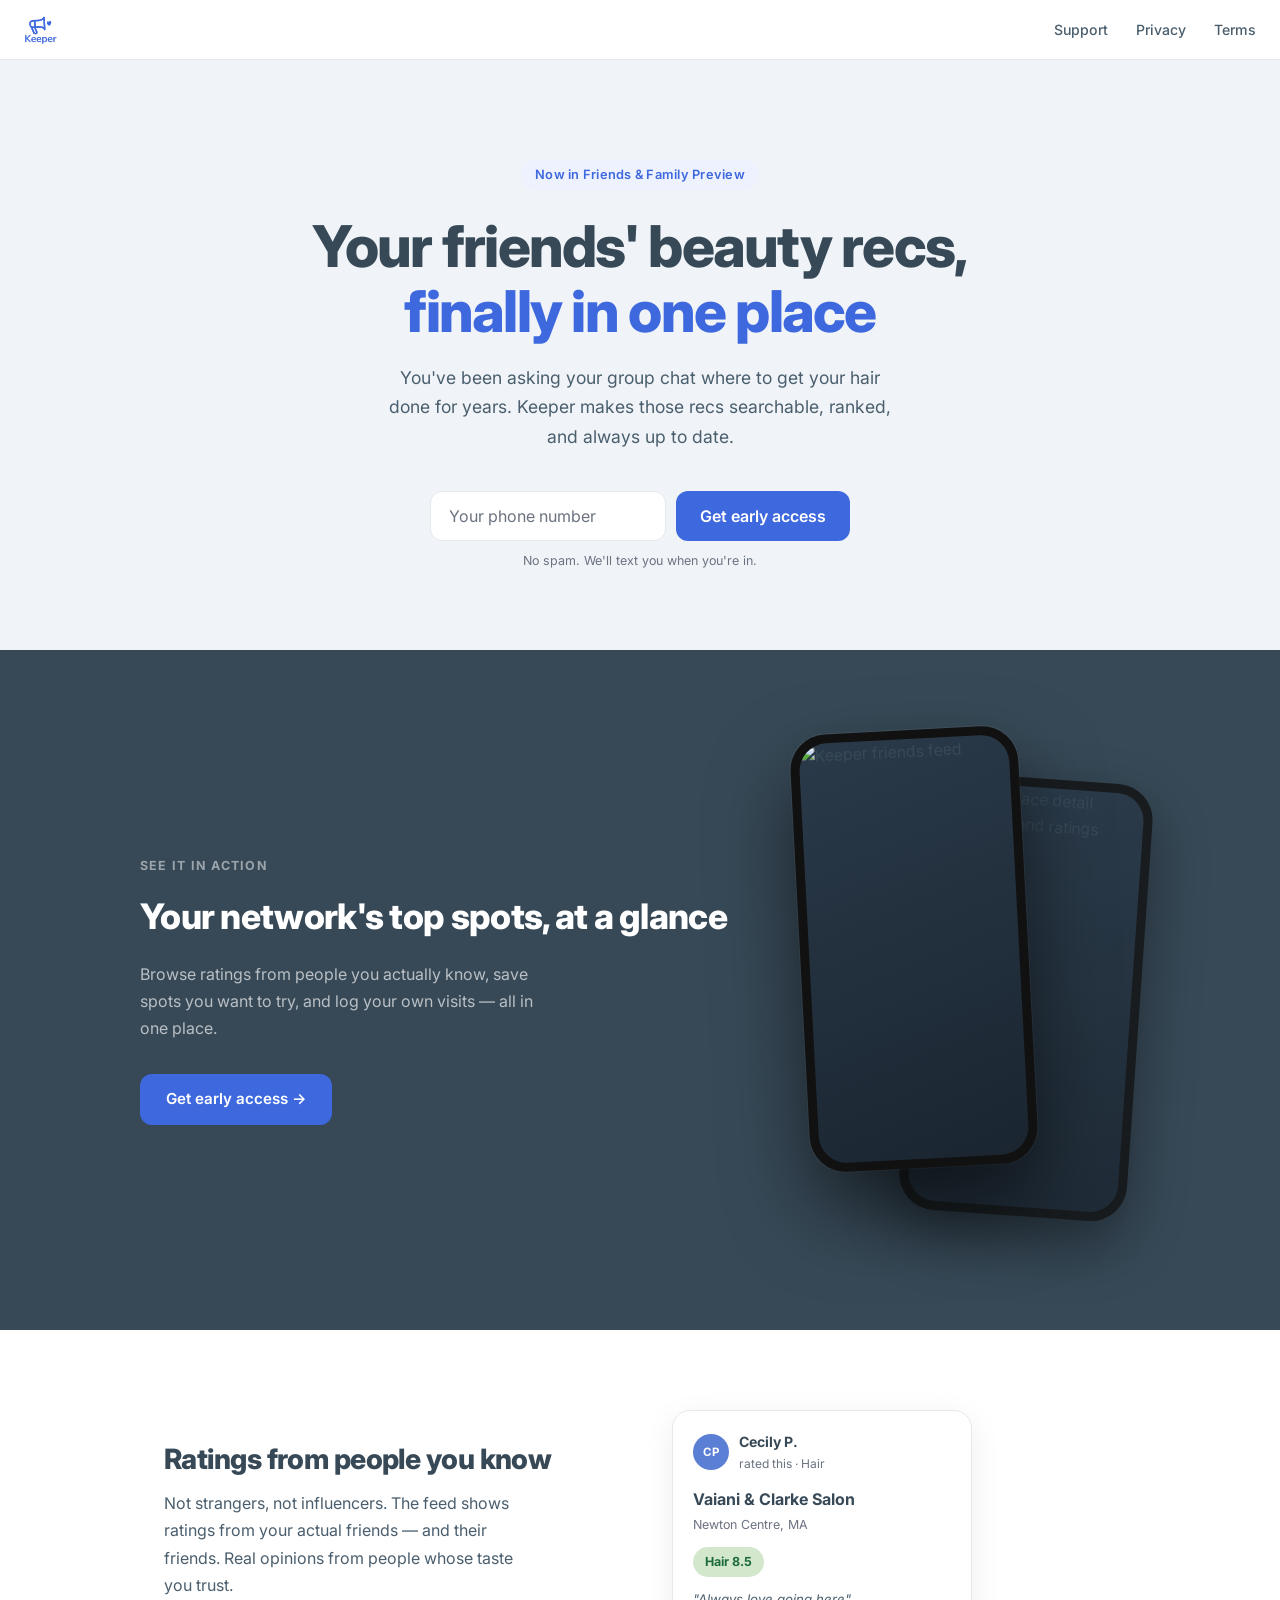
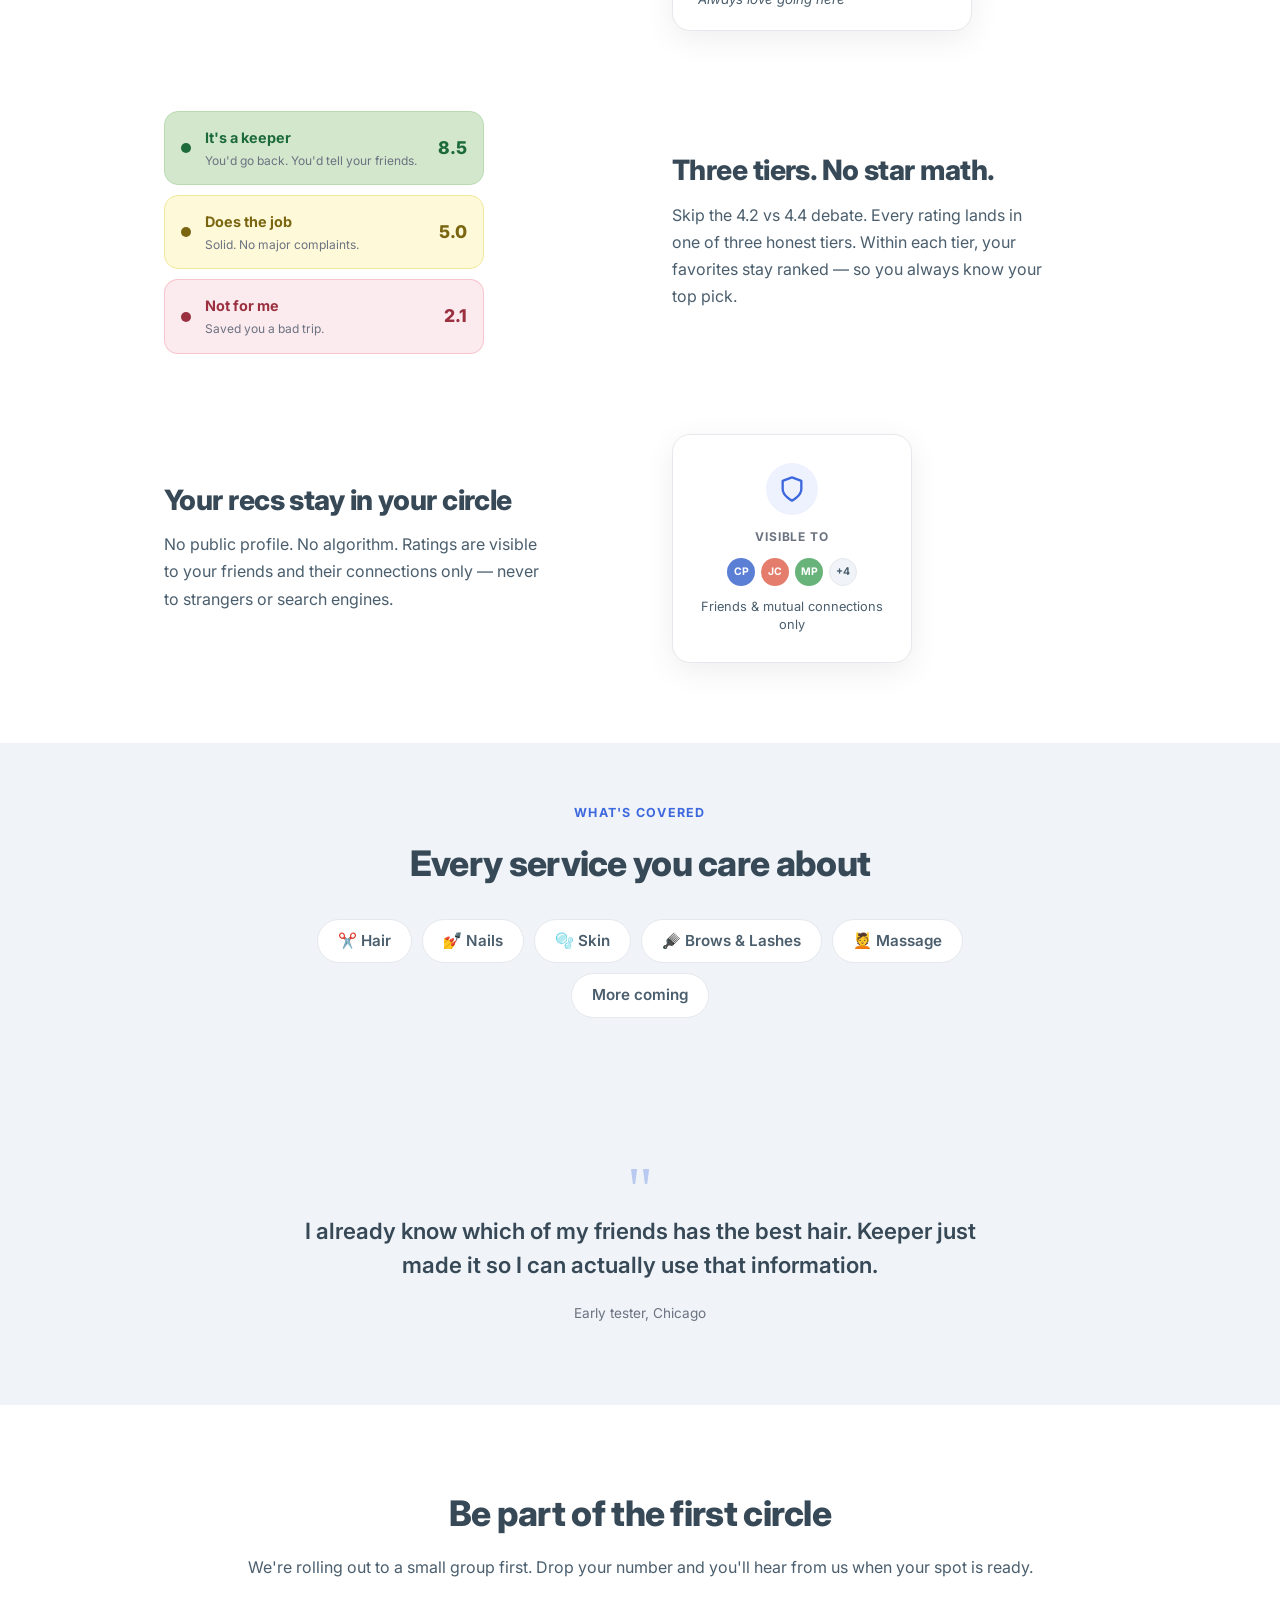
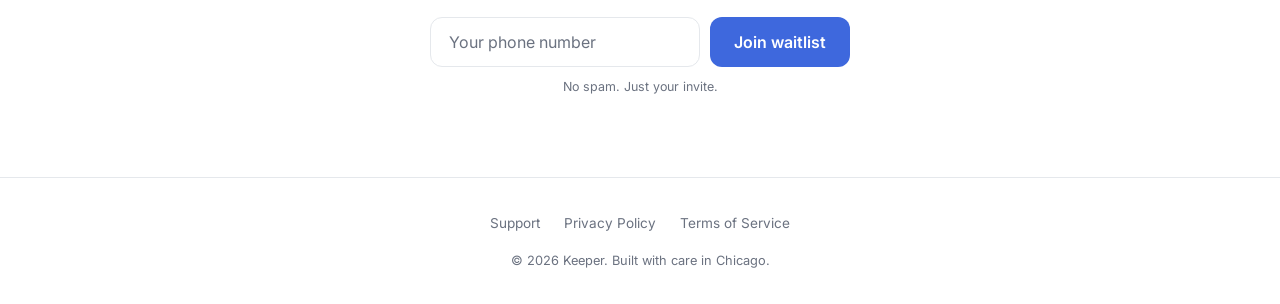
==== index.html @ e5a8324a "Redesign homepage — inline UI, better copy, remove generic sections Co-Authored-By: Claude Sonnet 4." ====
<!DOCTYPE html>
<html lang="en">
<head>
  <meta charset="UTF-8" />
  <meta name="viewport" content="width=device-width, initial-scale=1.0" />
  <title>Keeper — Beauty recs from people you trust</title>
  <meta name="description" content="Keeper is the social ratings app for beauty and wellness. See where your friends get their hair, nails, brows, and more." />
  <link rel="icon" href="favicon.svg" type="image/svg+xml" />
  <link rel="stylesheet" href="style.css" />
</head>
<body>

  <nav>
    <a href="index.html" class="nav-logo"><img src="logo.svg" alt="Keeper" /></a>
    <ul class="nav-links">
      <li><a href="support.html">Support</a></li>
      <li><a href="privacy.html">Privacy</a></li>
      <li><a href="terms.html">Terms</a></li>
    </ul>
  </nav>

  <!-- Hero -->
  <section class="hero" id="join">
    <div class="hero-inner">
      <div class="hero-badge">Now in Friends &amp; Family Preview</div>
      <h1>Your friends' beauty recs,<br><span>finally in one place</span></h1>
      <p class="hero-sub">
        You've been asking your group chat where to get your hair done for years.
        Keeper makes those recs searchable, ranked, and always up to date.
      </p>
      <form class="waitlist-form" id="waitlist-form" onsubmit="submitWaitlist(event)">
        <input type="tel" id="phone-input" class="waitlist-input" placeholder="Your phone number" autocomplete="tel" required />
        <button type="submit" class="waitlist-btn" id="waitlist-btn">Get early access</button>
      </form>
      <div class="waitlist-hint">No spam. We'll text you when you're in.</div>
      <div class="waitlist-success" id="waitlist-success">You're on the list — we'll be in touch.</div>
      <div class="waitlist-error" id="waitlist-error">Something went wrong. Please try again.</div>
    </div>
  </section>

  <!-- App Preview (phone mockups — drop in screenshots when ready) -->
  <section class="app-preview">
    <div class="app-preview-inner">
      <div class="app-preview-copy">
        <div class="features-label">See it in action</div>
        <h2 class="features-heading">Your network's top spots, at a glance</h2>
        <p class="app-preview-desc">Browse ratings from people you actually know, save spots you want to try, and log your own visits — all in one place.</p>
        <a href="#join" class="app-cta-link">Get early access →</a>
      </div>
      <div class="app-preview-phones">
        <div class="phone-mockup phone-mockup--back">
          <img src="screenshot-detail.png" alt="Keeper place detail showing friend ratings" />
        </div>
        <div class="phone-mockup phone-mockup--front">
          <img src="screenshot-feed.png" alt="Keeper friends feed" />
        </div>
      </div>
    </div>
  </section>

  <!-- Three differentiators with inline UI -->
  <section class="section diff-section">
    <div class="diff-item">
      <div class="diff-text">
        <h3 class="diff-heading">Ratings from people you know</h3>
        <p class="diff-desc">Not strangers, not influencers. The feed shows ratings from your actual friends — and their friends. Real opinions from people whose taste you trust.</p>
      </div>
      <div class="diff-ui">
        <div class="ui-card">
          <div class="ui-card-header">
            <div class="ui-avatar" style="background:#5B7FD4">CP</div>
            <div>
              <div class="ui-friend-name">Cecily P.</div>
              <div class="ui-meta">rated this · Hair</div>
            </div>
          </div>
          <div class="ui-salon-name">Vaiani &amp; Clarke Salon</div>
          <div class="ui-address">Newton Centre, MA</div>
          <div class="ui-chips">
            <span class="ui-chip ui-chip-keeper">Hair 8.5</span>
          </div>
          <div class="ui-note">"Always love going here"</div>
        </div>
      </div>
    </div>

    <div class="diff-item diff-item--flip">
      <div class="diff-text">
        <h3 class="diff-heading">Three tiers. No star math.</h3>
        <p class="diff-desc">Skip the 4.2 vs 4.4 debate. Every rating lands in one of three honest tiers. Within each tier, your favorites stay ranked — so you always know your top pick.</p>
      </div>
      <div class="diff-ui">
        <div class="ui-tier-stack">
          <div class="ui-tier-row ui-tier-keeper">
            <div class="ui-tier-dot"></div>
            <div>
              <div class="ui-tier-label">It's a keeper</div>
              <div class="ui-tier-sub">You'd go back. You'd tell your friends.</div>
            </div>
            <div class="ui-tier-score">8.5</div>
          </div>
          <div class="ui-tier-row ui-tier-solid">
            <div class="ui-tier-dot"></div>
            <div>
              <div class="ui-tier-label">Does the job</div>
              <div class="ui-tier-sub">Solid. No major complaints.</div>
            </div>
            <div class="ui-tier-score">5.0</div>
          </div>
          <div class="ui-tier-row ui-tier-nope">
            <div class="ui-tier-dot"></div>
            <div>
              <div class="ui-tier-label">Not for me</div>
              <div class="ui-tier-sub">Saved you a bad trip.</div>
            </div>
            <div class="ui-tier-score">2.1</div>
          </div>
        </div>
      </div>
    </div>

    <div class="diff-item">
      <div class="diff-text">
        <h3 class="diff-heading">Your recs stay in your circle</h3>
        <p class="diff-desc">No public profile. No algorithm. Ratings are visible to your friends and their connections only — never to strangers or search engines.</p>
      </div>
      <div class="diff-ui">
        <div class="ui-card ui-card-privacy">
          <div class="ui-privacy-icon">
            <svg viewBox="0 0 24 24" fill="none" stroke="currentColor" stroke-width="2" stroke-linecap="round" stroke-linejoin="round" width="28" height="28"><path d="M12 22s8-4 8-10V5l-8-3-8 3v7c0 6 8 10 8 10z"/></svg>
          </div>
          <div class="ui-privacy-label">Visible to</div>
          <div class="ui-privacy-row">
            <div class="ui-avatar ui-avatar-sm" style="background:#5B7FD4">CP</div>
            <div class="ui-avatar ui-avatar-sm" style="background:#E47D6C">JC</div>
            <div class="ui-avatar ui-avatar-sm" style="background:#68B37A">MP</div>
            <div class="ui-avatar-more">+4</div>
          </div>
          <div class="ui-privacy-sub">Friends &amp; mutual connections only</div>
        </div>
      </div>
    </div>
  </section>

  <!-- Services -->
  <section class="services-section">
    <div class="services-inner">
      <div class="features-label">What's covered</div>
      <h2 class="features-heading">Every service you care about</h2>
      <div class="services-list">
        <span class="service-pill">✂️ Hair</span>
        <span class="service-pill">💅 Nails</span>
        <span class="service-pill">🫧 Skin</span>
        <span class="service-pill">🪮 Brows &amp; Lashes</span>
        <span class="service-pill">💆 Massage</span>
        <span class="service-pill">More coming</span>
      </div>
    </div>
  </section>

  <!-- Quote -->
  <section class="quote-section">
    <div class="quote-inner">
      <div class="quote-mark">"</div>
      <p class="quote-text">I already know which of my friends has the best hair. Keeper just made it so I can actually use that information.</p>
      <div class="quote-attr">Early tester, Chicago</div>
    </div>
  </section>

  <!-- CTA -->
  <section class="cta-section">
    <h2>Be part of the first circle</h2>
    <p>We're rolling out to a small group first. Drop your number and you'll hear from us when your spot is ready.</p>
    <form class="waitlist-form" id="waitlist-form-2" onsubmit="submitWaitlist(event, '2')">
      <input type="tel" id="phone-input-2" class="waitlist-input" placeholder="Your phone number" autocomplete="tel" required />
      <button type="submit" class="waitlist-btn" id="waitlist-btn-2">Join waitlist</button>
    </form>
    <div class="waitlist-hint">No spam. Just your invite.</div>
    <div class="waitlist-success" id="waitlist-success-2">You're on the list — we'll be in touch.</div>
    <div class="waitlist-error" id="waitlist-error-2">Something went wrong. Please try again.</div>
  </section>

  <footer>
    <ul class="footer-links">
      <li><a href="support.html">Support</a></li>
      <li><a href="privacy.html">Privacy Policy</a></li>
      <li><a href="terms.html">Terms of Service</a></li>
    </ul>
    <p class="footer-copy">© 2026 Keeper. Built with care in Chicago.</p>
  </footer>

  <script>
    const SUPABASE_URL = 'https://nqgkzilrzhgejvrcrtav.supabase.co'
    const SUPABASE_KEY = 'eyJhbGciOiJIUzI1NiIsInR5cCI6IkpXVCJ9.eyJpc3MiOiJzdXBhYmFzZSIsInJlZiI6Im5xZ2t6aWxyemhnZWp2cmNydGF2Iiwicm9sZSI6ImFub24iLCJpYXQiOjE3NzM2OTQ0OTAsImV4cCI6MjA4OTI3MDQ5MH0.r1vMxF3nzIfleIJajOIeuGA6wNvbadWpR5juSC9SWi4'

    function normalizePhone(raw) { return raw.replace(/\D/g, '') }

    async function submitWaitlist(e, suffix = '') {
      e.preventDefault()
      const phone   = normalizePhone(document.getElementById(`phone-input${suffix ? '-' + suffix : ''}`).value)
      const btn     = document.getElementById(`waitlist-btn${suffix ? '-' + suffix : ''}`)
      const form    = document.getElementById(`waitlist-form${suffix ? '-' + suffix : ''}`)
      const success = document.getElementById(`waitlist-success${suffix ? '-' + suffix : ''}`)
      const error   = document.getElementById(`waitlist-error${suffix ? '-' + suffix : ''}`)

      if (phone.length < 7) { error.textContent = 'Please enter a valid phone number.'; error.style.display = 'block'; return }

      btn.disabled = true
      btn.textContent = 'Joining…'
      error.style.display = 'none'

      try {
        const res = await fetch(`${SUPABASE_URL}/rest/v1/waitlist`, {
          method: 'POST',
          headers: { 'Content-Type': 'application/json', 'apikey': SUPABASE_KEY, 'Authorization': `Bearer ${SUPABASE_KEY}`, 'Prefer': 'return=minimal' },
          body: JSON.stringify({ phone }),
        })
        if (res.ok || res.status === 409) {
          form.style.display = 'none'
          success.style.display = 'flex'
        } else {
          throw new Error(`Status ${res.status}`)
        }
      } catch {
        btn.disabled = false
        btn.textContent = suffix ? 'Join waitlist' : 'Get early access'
        error.style.display = 'block'
      }
    }
  </script>
</body>
</html>
---- style.css ----
@import url('https://fonts.googleapis.com/css2?family=Inter:wght@300;400;500;600;700;800&family=Nunito:wght@400;600;700;800;900&display=swap');

*, *::before, *::after { margin: 0; padding: 0; box-sizing: border-box; }

:root {
  --blue: #3E68DD;
  --blue-dark: #2C52C4;
  --blue-pale: #EEF2FF;
  --dark: #374957;
  --dark-mid: #4A5E6D;
  --dark-light: #6B7280;
  --bg: #F0F4F8;
  --surface: #FFFFFF;
  --border: #E5E8EC;
}

html { scroll-behavior: smooth; }

body {
  font-family: 'Inter', sans-serif;
  color: var(--dark);
  background: var(--surface);
  -webkit-font-smoothing: antialiased;
  line-height: 1.6;
}

/* ── Nav ── */
nav {
  position: sticky;
  top: 0;
  z-index: 100;
  background: rgba(255,255,255,0.92);
  backdrop-filter: blur(12px);
  border-bottom: 1px solid var(--border);
  padding: 0 24px;
  height: 60px;
  display: flex;
  align-items: center;
  justify-content: space-between;
}

.nav-logo {
  display: flex;
  align-items: center;
  text-decoration: none;
  flex-shrink: 0;
}

.nav-logo img {
  height: 28px;
  width: auto;
  display: block;
}

.nav-links {
  display: flex;
  gap: 28px;
  list-style: none;
}

.nav-links a {
  font-size: 0.88rem;
  font-weight: 500;
  color: var(--dark-mid);
  text-decoration: none;
  transition: color 0.15s;
}

.nav-links a:hover { color: var(--blue); }

/* ── Sections ── */
.section { padding: 80px 24px; max-width: 960px; margin: 0 auto; }
.section-sm { padding: 60px 24px; max-width: 720px; margin: 0 auto; }
.section-wide { padding: 80px 24px; max-width: 1100px; margin: 0 auto; }

/* ── Hero ── */
.hero {
  background: var(--bg);
  padding: 100px 24px 80px;
  text-align: center;
}

.hero-inner { max-width: 680px; margin: 0 auto; }

.hero-logo {
  width: 72px;
  height: auto;
  margin: 0 auto 20px;
  display: block;
}

.hero-badge {
  display: inline-flex;
  align-items: center;
  gap: 6px;
  background: var(--blue-pale);
  color: var(--blue);
  font-size: 0.8rem;
  font-weight: 600;
  padding: 5px 14px;
  border-radius: 20px;
  margin-bottom: 24px;
  letter-spacing: 0.02em;
}

.hero h1 {
  font-size: clamp(2.4rem, 6vw, 3.6rem);
  font-weight: 800;
  color: var(--dark);
  line-height: 1.12;
  letter-spacing: -0.03em;
  margin-bottom: 20px;
}

.hero h1 span { color: var(--blue); }

.hero-sub {
  font-size: 1.1rem;
  color: var(--dark-mid);
  max-width: 520px;
  margin: 0 auto 40px;
  line-height: 1.65;
}

/* ── Waitlist Form ── */
.waitlist-form {
  display: flex;
  gap: 10px;
  max-width: 420px;
  margin: 0 auto;
  flex-wrap: wrap;
  justify-content: center;
}

.waitlist-input {
  flex: 1;
  min-width: 200px;
  padding: 14px 18px;
  border: 1.5px solid var(--border);
  border-radius: 12px;
  font-family: 'Inter', sans-serif;
  font-size: 1rem;
  color: var(--dark);
  background: white;
  outline: none;
  transition: border-color 0.15s;
}

.waitlist-input:focus { border-color: var(--blue); }
.waitlist-input::placeholder { color: var(--dark-light); }

.waitlist-btn {
  padding: 14px 24px;
  background: var(--blue);
  color: white;
  border: none;
  border-radius: 12px;
  font-family: 'Inter', sans-serif;
  font-size: 1rem;
  font-weight: 600;
  cursor: pointer;
  transition: background 0.15s, transform 0.1s;
  white-space: nowrap;
}

.waitlist-btn:hover { background: var(--blue-dark); }
.waitlist-btn:active { transform: scale(0.98); }
.waitlist-btn:disabled { opacity: 0.6; cursor: not-allowed; }

.waitlist-hint {
  font-size: 0.78rem;
  color: var(--dark-light);
  text-align: center;
  margin-top: 10px;
}

.waitlist-success {
  display: none;
  align-items: center;
  justify-content: center;
  gap: 8px;
  background: #D3E7CD;
  color: #1E6B3A;
  font-size: 0.95rem;
  font-weight: 600;
  padding: 14px 24px;
  border-radius: 12px;
  margin-top: 4px;
}

.waitlist-error {
  color: #9A3040;
  font-size: 0.82rem;
  text-align: center;
  margin-top: 8px;
  display: none;
}

/* ── App Preview ── */
.app-preview {
  background: var(--dark);
  padding: 80px 24px;
  overflow: hidden;
}

.app-preview-inner {
  max-width: 1000px;
  margin: 0 auto;
  display: flex;
  align-items: center;
  gap: 64px;
}

.app-preview-copy {
  flex: 1;
  min-width: 260px;
}

.app-preview-copy .features-label {
  color: rgba(255,255,255,0.5);
}

.app-preview-copy .features-heading {
  color: white;
  margin-bottom: 16px;
}

.app-preview-desc {
  font-size: 1rem;
  color: rgba(255,255,255,0.65);
  line-height: 1.7;
  margin-bottom: 32px;
  max-width: 400px;
}

.app-cta-link {
  display: inline-flex;
  align-items: center;
  gap: 6px;
  background: var(--blue);
  color: white;
  font-size: 0.95rem;
  font-weight: 600;
  padding: 13px 26px;
  border-radius: 12px;
  text-decoration: none;
  transition: background 0.15s, transform 0.12s;
}

.app-cta-link:hover {
  background: var(--blue-dark);
  transform: translateY(-2px);
}

/* ── Phone Mockups ── */
.app-preview-phones {
  position: relative;
  flex-shrink: 0;
  width: 340px;
  height: 520px;
}

.phone-mockup {
  position: absolute;
  width: 228px;
  border-radius: 36px;
  background: #111;
  padding: 9px;
  overflow: hidden;
}

.phone-mockup img {
  width: 100%;
  display: block;
  border-radius: 28px;
  object-fit: cover;
  /* Placeholder gradient shown when image not yet loaded */
  background: linear-gradient(160deg, #2a3a4a 0%, #1a2530 100%);
  min-height: 420px;
}

.phone-mockup--back {
  top: 48px;
  right: 0;
  z-index: 1;
  transform: rotate(4deg);
  box-shadow: 0 24px 60px rgba(0,0,0,0.5);
  opacity: 0.8;
}

.phone-mockup--front {
  top: 0;
  left: 0;
  z-index: 2;
  transform: rotate(-3deg);
  box-shadow: 0 40px 80px rgba(0,0,0,0.55), 0 0 0 1px rgba(255,255,255,0.06);
}

/* ── Features grid ── */
.features-label {
  font-size: 0.78rem;
  font-weight: 700;
  letter-spacing: 0.1em;
  text-transform: uppercase;
  color: var(--blue);
  margin-bottom: 12px;
}

.features-heading {
  font-size: clamp(1.6rem, 4vw, 2.2rem);
  font-weight: 800;
  letter-spacing: -0.02em;
  color: var(--dark);
  margin-bottom: 14px;
}

.features-sub {
  font-size: 1rem;
  color: var(--dark-mid);
  max-width: 520px;
  margin-bottom: 48px;
}

.features-grid {
  display: grid;
  grid-template-columns: repeat(auto-fit, minmax(260px, 1fr));
  gap: 20px;
}

.feature-card {
  background: var(--bg);
  border-radius: 16px;
  padding: 28px;
  border: 1px solid var(--border);
}

.feature-icon {
  width: 48px;
  height: 48px;
  background: var(--blue-pale);
  border-radius: 12px;
  display: flex;
  align-items: center;
  justify-content: center;
  margin-bottom: 16px;
  flex-shrink: 0;
}

.feature-icon svg {
  width: 22px;
  height: 22px;
  stroke: var(--blue);
}

.feature-title {
  font-size: 1rem;
  font-weight: 700;
  color: var(--dark);
  margin-bottom: 6px;
}

.feature-desc {
  font-size: 0.9rem;
  color: var(--dark-mid);
  line-height: 1.6;
}

/* ── How it works ── */
.how-section {
  background: var(--blue);
  padding: 80px 24px;
  text-align: center;
}

.how-inner { max-width: 900px; margin: 0 auto; }

.how-section .features-label { color: rgba(255,255,255,0.65); }
.how-section .features-heading { color: white; margin-bottom: 48px; }

.steps {
  display: grid;
  grid-template-columns: repeat(auto-fit, minmax(180px, 1fr));
  gap: 8px;
}

.step {
  background: rgba(255,255,255,0.12);
  border-radius: 16px;
  padding: 28px 20px;
  text-align: center;
  border: 1px solid rgba(255,255,255,0.15);
}

.step-num {
  width: 36px;
  height: 36px;
  background: white;
  color: var(--blue);
  font-weight: 800;
  font-size: 0.95rem;
  border-radius: 50%;
  display: flex;
  align-items: center;
  justify-content: center;
  margin: 0 auto 14px;
}

.step-title { font-size: 1rem; font-weight: 700; color: white; margin-bottom: 6px; }
.step-desc { font-size: 0.85rem; color: rgba(255,255,255,0.75); line-height: 1.55; }

/* ── Rating tiers ── */
.tiers { display: grid; grid-template-columns: repeat(auto-fit, minmax(220px, 1fr)); gap: 16px; margin-top: 36px; }

.tier { border-radius: 14px; padding: 24px; border: 1px solid transparent; }
.tier-keeper { background: #D3E7CD; border-color: #b8dbb0; }
.tier-solid  { background: #FEF9D8; border-color: #f0e89a; }
.tier-nope   { background: rgba(234,124,141,0.15); border-color: rgba(234,124,141,0.3); }

/* Tier icons */
.tier-icon {
  width: 42px;
  height: 42px;
  border-radius: 50%;
  display: flex;
  align-items: center;
  justify-content: center;
  margin-bottom: 14px;
}

.tier-icon svg { width: 20px; height: 20px; }

.tier-icon--keeper { background: rgba(30, 107, 58, 0.15); }
.tier-icon--keeper svg { fill: #1E6B3A; }

.tier-icon--solid { background: rgba(122, 101, 16, 0.15); }
.tier-icon--solid svg { stroke: #7A6510; }

.tier-icon--nope { background: rgba(154, 48, 64, 0.15); }
.tier-icon--nope svg { stroke: #9A3040; }

.tier-keeper .tier-title { color: #1E6B3A; }
.tier-solid  .tier-title { color: #7A6510; }
.tier-nope   .tier-title { color: #9A3040; }
.tier-title { font-size: 1rem; font-weight: 700; margin-bottom: 4px; }

.tier-keeper .tier-range { color: #2E8048; }
.tier-solid  .tier-range { color: #9A7E15; }
.tier-nope   .tier-range { color: #B03A4E; }
.tier-range { font-size: 0.78rem; font-weight: 600; margin-bottom: 8px; }

.tier-keeper .tier-desc { color: #2a5e34; }
.tier-solid  .tier-desc { color: #6b5810; }
.tier-nope   .tier-desc { color: #8a2e3e; }
.tier-desc { font-size: 0.88rem; line-height: 1.55; }

/* ── Quote ── */
.quote-section { text-align: center; padding: 80px 24px; background: var(--bg); }
.quote-inner { max-width: 680px; margin: 0 auto; }
.quote-mark { font-size: 4rem; line-height: 1; color: var(--blue); opacity: 0.3; font-family: Georgia, serif; }
.quote-text { font-size: clamp(1.1rem, 2.5vw, 1.4rem); font-weight: 600; color: var(--dark); line-height: 1.55; margin: -8px 0 20px; }
.quote-attr { font-size: 0.85rem; color: var(--dark-light); }

/* ── CTA band ── */
.cta-section { text-align: center; padding: 80px 24px; }
.cta-section h2 { font-size: clamp(1.6rem, 4vw, 2.2rem); font-weight: 800; letter-spacing: -0.02em; margin-bottom: 14px; }
.cta-section p { color: var(--dark-mid); font-size: 1rem; margin-bottom: 36px; }

/* ── Footer ── */
footer {
  border-top: 1px solid var(--border);
  padding: 32px 24px;
  text-align: center;
}

.footer-links {
  display: flex;
  justify-content: center;
  gap: 24px;
  list-style: none;
  margin-bottom: 16px;
  flex-wrap: wrap;
}

.footer-links a {
  font-size: 0.85rem;
  color: var(--dark-light);
  text-decoration: none;
  transition: color 0.15s;
}

.footer-links a:hover { color: var(--blue); }
.footer-copy { font-size: 0.8rem; color: var(--dark-light); }

/* ── Prose (privacy/terms/support) ── */
.prose-hero {
  background: var(--bg);
  padding: 64px 24px 48px;
  text-align: center;
}

.prose-hero h1 {
  font-size: clamp(1.8rem, 5vw, 2.6rem);
  font-weight: 800;
  letter-spacing: -0.02em;
  color: var(--dark);
  margin-bottom: 10px;
}

.prose-hero p {
  color: var(--dark-light);
  font-size: 0.95rem;
}

.prose { max-width: 720px; margin: 0 auto; padding: 56px 24px 80px; }
.prose h2 { font-size: 1.2rem; font-weight: 700; color: var(--dark); margin: 40px 0 10px; }
.prose h2:first-child { margin-top: 0; }
.prose p, .prose li { font-size: 0.97rem; color: var(--dark-mid); line-height: 1.75; margin-bottom: 12px; }
.prose ul { padding-left: 20px; margin-bottom: 12px; }
.prose li { margin-bottom: 6px; }
.prose a { color: var(--blue); text-decoration: underline; }
.prose .placeholder { background: var(--blue-pale); color: var(--blue); padding: 2px 8px; border-radius: 6px; font-size: 0.85rem; font-weight: 500; }

/* ── Support cards ── */
.support-cards { display: grid; grid-template-columns: repeat(auto-fit, minmax(240px, 1fr)); gap: 16px; margin-bottom: 48px; }
.support-card { background: var(--bg); border: 1px solid var(--border); border-radius: 14px; padding: 24px; }
.support-card-icon { font-size: 1.5rem; margin-bottom: 10px; display: block; }
.support-card-title { font-size: 0.97rem; font-weight: 700; color: var(--dark); margin-bottom: 6px; }
.support-card-desc { font-size: 0.88rem; color: var(--dark-mid); line-height: 1.6; }

/* ── Differentiators with inline UI ── */
.diff-section {
  padding: 80px 24px;
  max-width: 1000px;
  margin: 0 auto;
  display: flex;
  flex-direction: column;
  gap: 80px;
}

.diff-item {
  display: grid;
  grid-template-columns: 1fr 1fr;
  gap: 64px;
  align-items: center;
}

.diff-item--flip {
  direction: rtl;
}

.diff-item--flip > * {
  direction: ltr;
}

.diff-heading {
  font-size: clamp(1.3rem, 3vw, 1.75rem);
  font-weight: 800;
  letter-spacing: -0.02em;
  color: var(--dark);
  margin-bottom: 14px;
  line-height: 1.2;
}

.diff-desc {
  font-size: 1rem;
  color: var(--dark-mid);
  line-height: 1.7;
  max-width: 380px;
}

/* ── Inline UI: friend rating card ── */
.ui-card {
  background: var(--surface);
  border: 1px solid var(--border);
  border-radius: 18px;
  padding: 20px;
  box-shadow: 0 8px 32px rgba(0,0,0,0.07);
  max-width: 300px;
}

.ui-card-header {
  display: flex;
  align-items: center;
  gap: 10px;
  margin-bottom: 14px;
}

.ui-avatar {
  width: 36px;
  height: 36px;
  border-radius: 50%;
  display: flex;
  align-items: center;
  justify-content: center;
  font-size: 0.72rem;
  font-weight: 700;
  color: white;
  flex-shrink: 0;
}

.ui-avatar-sm {
  width: 28px;
  height: 28px;
  font-size: 0.65rem;
}

.ui-avatar-more {
  width: 28px;
  height: 28px;
  border-radius: 50%;
  background: var(--bg);
  border: 1.5px solid var(--border);
  display: flex;
  align-items: center;
  justify-content: center;
  font-size: 0.65rem;
  font-weight: 700;
  color: var(--dark-mid);
}

.ui-friend-name {
  font-size: 0.88rem;
  font-weight: 700;
  color: var(--dark);
}

.ui-meta {
  font-size: 0.75rem;
  color: var(--dark-light);
}

.ui-salon-name {
  font-size: 1rem;
  font-weight: 700;
  color: var(--dark);
  margin-bottom: 2px;
}

.ui-address {
  font-size: 0.78rem;
  color: var(--dark-light);
  margin-bottom: 12px;
}

.ui-chips {
  display: flex;
  gap: 6px;
  margin-bottom: 12px;
}

.ui-chip {
  padding: 5px 12px;
  border-radius: 20px;
  font-size: 0.78rem;
  font-weight: 700;
}

.ui-chip-keeper {
  background: #D3E7CD;
  color: #1E6B3A;
}

.ui-note {
  font-size: 0.83rem;
  color: var(--dark-mid);
  font-style: italic;
}

/* ── Inline UI: tier stack ── */
.ui-tier-stack {
  display: flex;
  flex-direction: column;
  gap: 10px;
  max-width: 320px;
}

.ui-tier-row {
  display: flex;
  align-items: center;
  gap: 14px;
  padding: 14px 16px;
  border-radius: 14px;
  border: 1.5px solid transparent;
}

.ui-tier-dot {
  width: 10px;
  height: 10px;
  border-radius: 50%;
  flex-shrink: 0;
}

.ui-tier-keeper { background: #D3E7CD; border-color: #b8dbb0; }
.ui-tier-keeper .ui-tier-dot { background: #1E6B3A; }
.ui-tier-keeper .ui-tier-label { color: #1E6B3A; }
.ui-tier-keeper .ui-tier-score { color: #1E6B3A; }

.ui-tier-solid { background: #FEF9D8; border-color: #f0e89a; }
.ui-tier-solid .ui-tier-dot { background: #7A6510; }
.ui-tier-solid .ui-tier-label { color: #7A6510; }
.ui-tier-solid .ui-tier-score { color: #7A6510; }

.ui-tier-nope { background: rgba(234,124,141,0.15); border-color: rgba(234,124,141,0.35); }
.ui-tier-nope .ui-tier-dot { background: #9A3040; }
.ui-tier-nope .ui-tier-label { color: #9A3040; }
.ui-tier-nope .ui-tier-score { color: #9A3040; }

.ui-tier-label {
  font-size: 0.9rem;
  font-weight: 700;
}

.ui-tier-sub {
  font-size: 0.75rem;
  color: var(--dark-light);
  margin-top: 2px;
}

.ui-tier-score {
  font-size: 1.1rem;
  font-weight: 800;
  margin-left: auto;
}

/* ── Inline UI: privacy card ── */
.ui-card-privacy {
  display: flex;
  flex-direction: column;
  align-items: center;
  text-align: center;
  gap: 12px;
  max-width: 240px;
  padding: 28px 24px;
}

.ui-privacy-icon {
  width: 52px;
  height: 52px;
  background: var(--blue-pale);
  border-radius: 50%;
  display: flex;
  align-items: center;
  justify-content: center;
  color: var(--blue);
}

.ui-privacy-label {
  font-size: 0.75rem;
  font-weight: 700;
  letter-spacing: 0.08em;
  text-transform: uppercase;
  color: var(--dark-light);
}

.ui-privacy-row {
  display: flex;
  gap: 6px;
  align-items: center;
}

.ui-privacy-sub {
  font-size: 0.8rem;
  color: var(--dark-mid);
  line-height: 1.4;
}

/* ── Services pills ── */
.services-section {
  background: var(--bg);
  padding: 60px 24px;
  text-align: center;
}

.services-inner { max-width: 700px; margin: 0 auto; }

.services-inner .features-heading {
  margin-bottom: 28px;
}

.services-list {
  display: flex;
  flex-wrap: wrap;
  gap: 10px;
  justify-content: center;
}

.service-pill {
  background: var(--surface);
  border: 1.5px solid var(--border);
  border-radius: 50px;
  padding: 9px 20px;
  font-size: 0.95rem;
  font-weight: 600;
  color: var(--dark-mid);
}

/* ── Responsive ── */
@media (max-width: 768px) {
  .diff-item {
    grid-template-columns: 1fr;
    gap: 32px;
  }

  .diff-item--flip {
    direction: ltr;
  }

  .ui-card,
  .ui-tier-stack,
  .ui-card-privacy {
    margin: 0 auto;
  }
}

@media (max-width: 768px) {
  .app-preview-inner {
    flex-direction: column;
    gap: 48px;
    text-align: center;
  }

  .app-preview-copy .features-label,
  .app-preview-copy .features-heading,
  .app-preview-desc {
    text-align: center;
  }

  .app-preview-desc { max-width: 100%; }

  .app-preview-phones {
    width: 290px;
    height: 450px;
    margin: 0 auto;
  }

  .phone-mockup { width: 196px; }
  .phone-mockup img { min-height: 360px; }
  .phone-mockup--back { top: 40px; }
}

@media (max-width: 600px) {
  .nav-links { gap: 16px; }
  .nav-links a { font-size: 0.82rem; }
  .waitlist-form { flex-direction: column; align-items: stretch; }
  .steps { grid-template-columns: 1fr 1fr; }
}

@media (max-width: 400px) {
  .steps { grid-template-columns: 1fr; }

  .app-preview-phones {
    width: 240px;
    height: 380px;
  }

  .phone-mockup { width: 164px; }
  .phone-mockup img { min-height: 300px; }
}
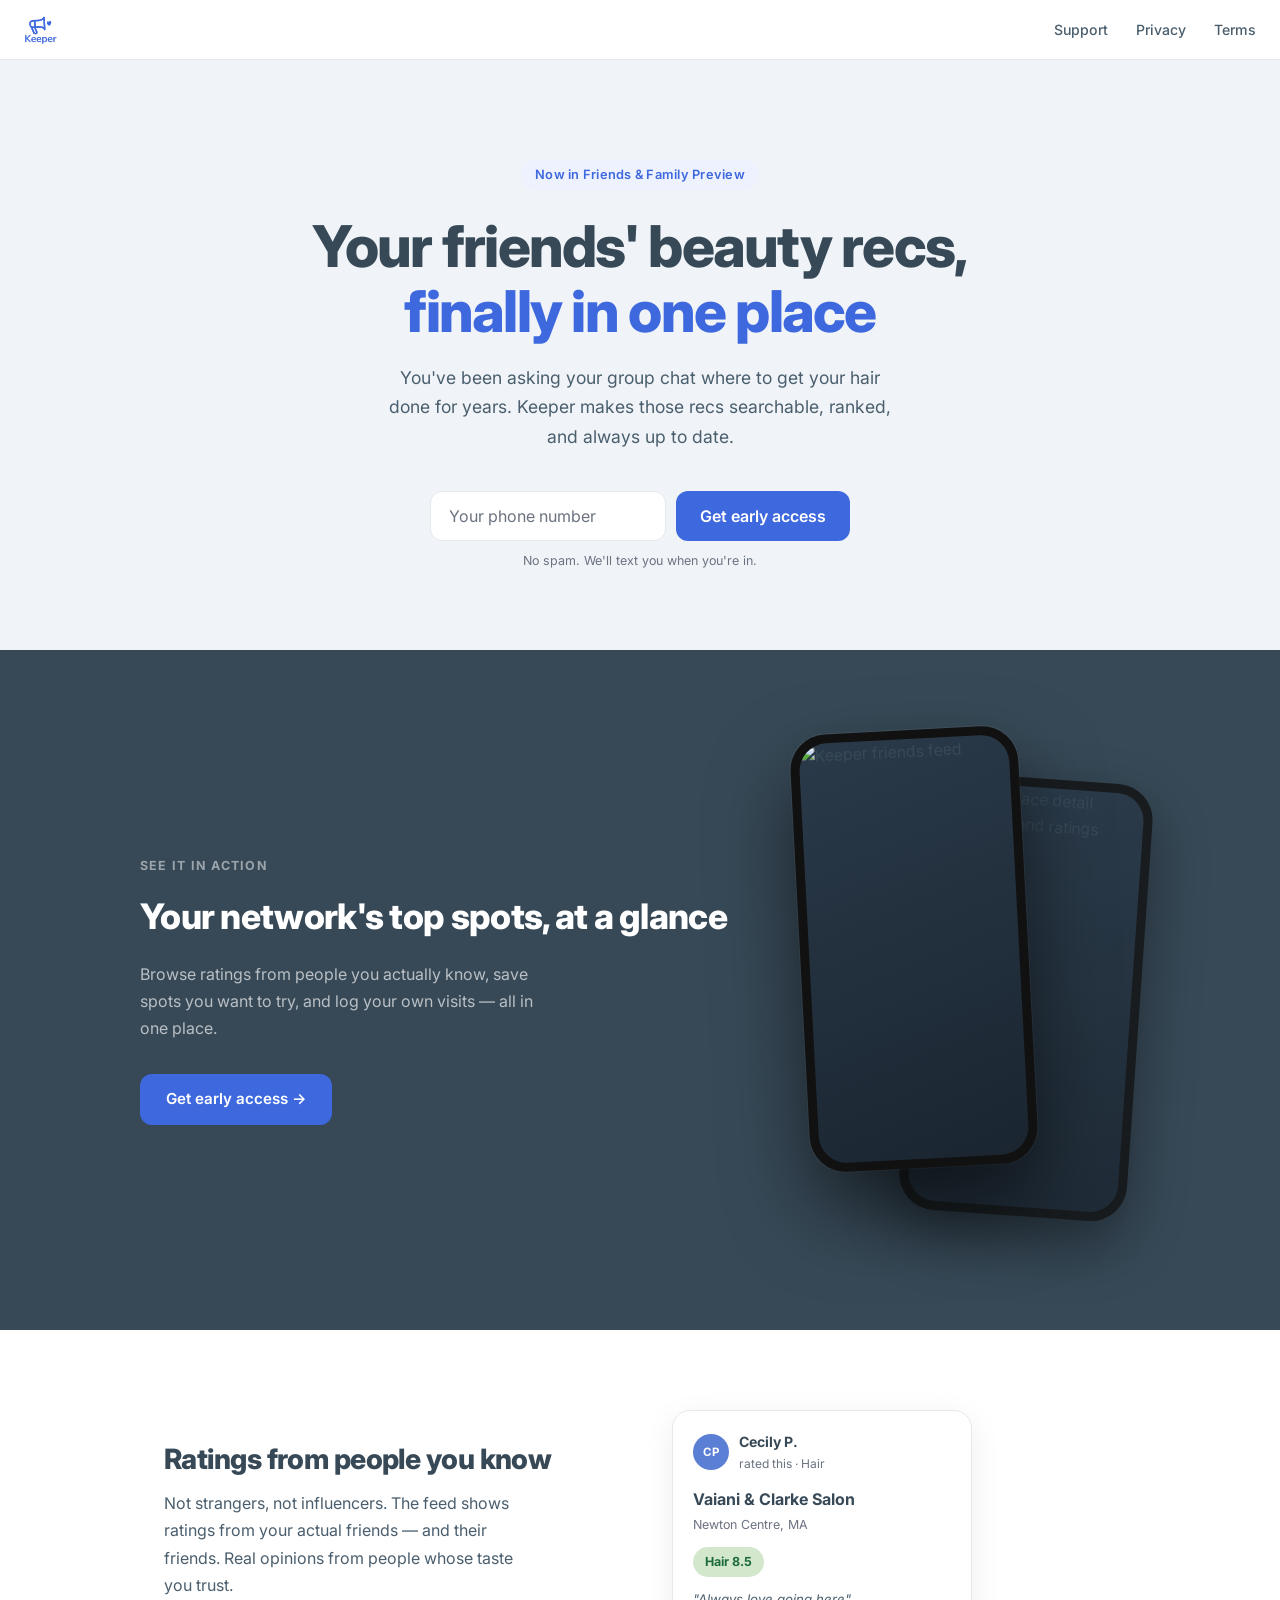
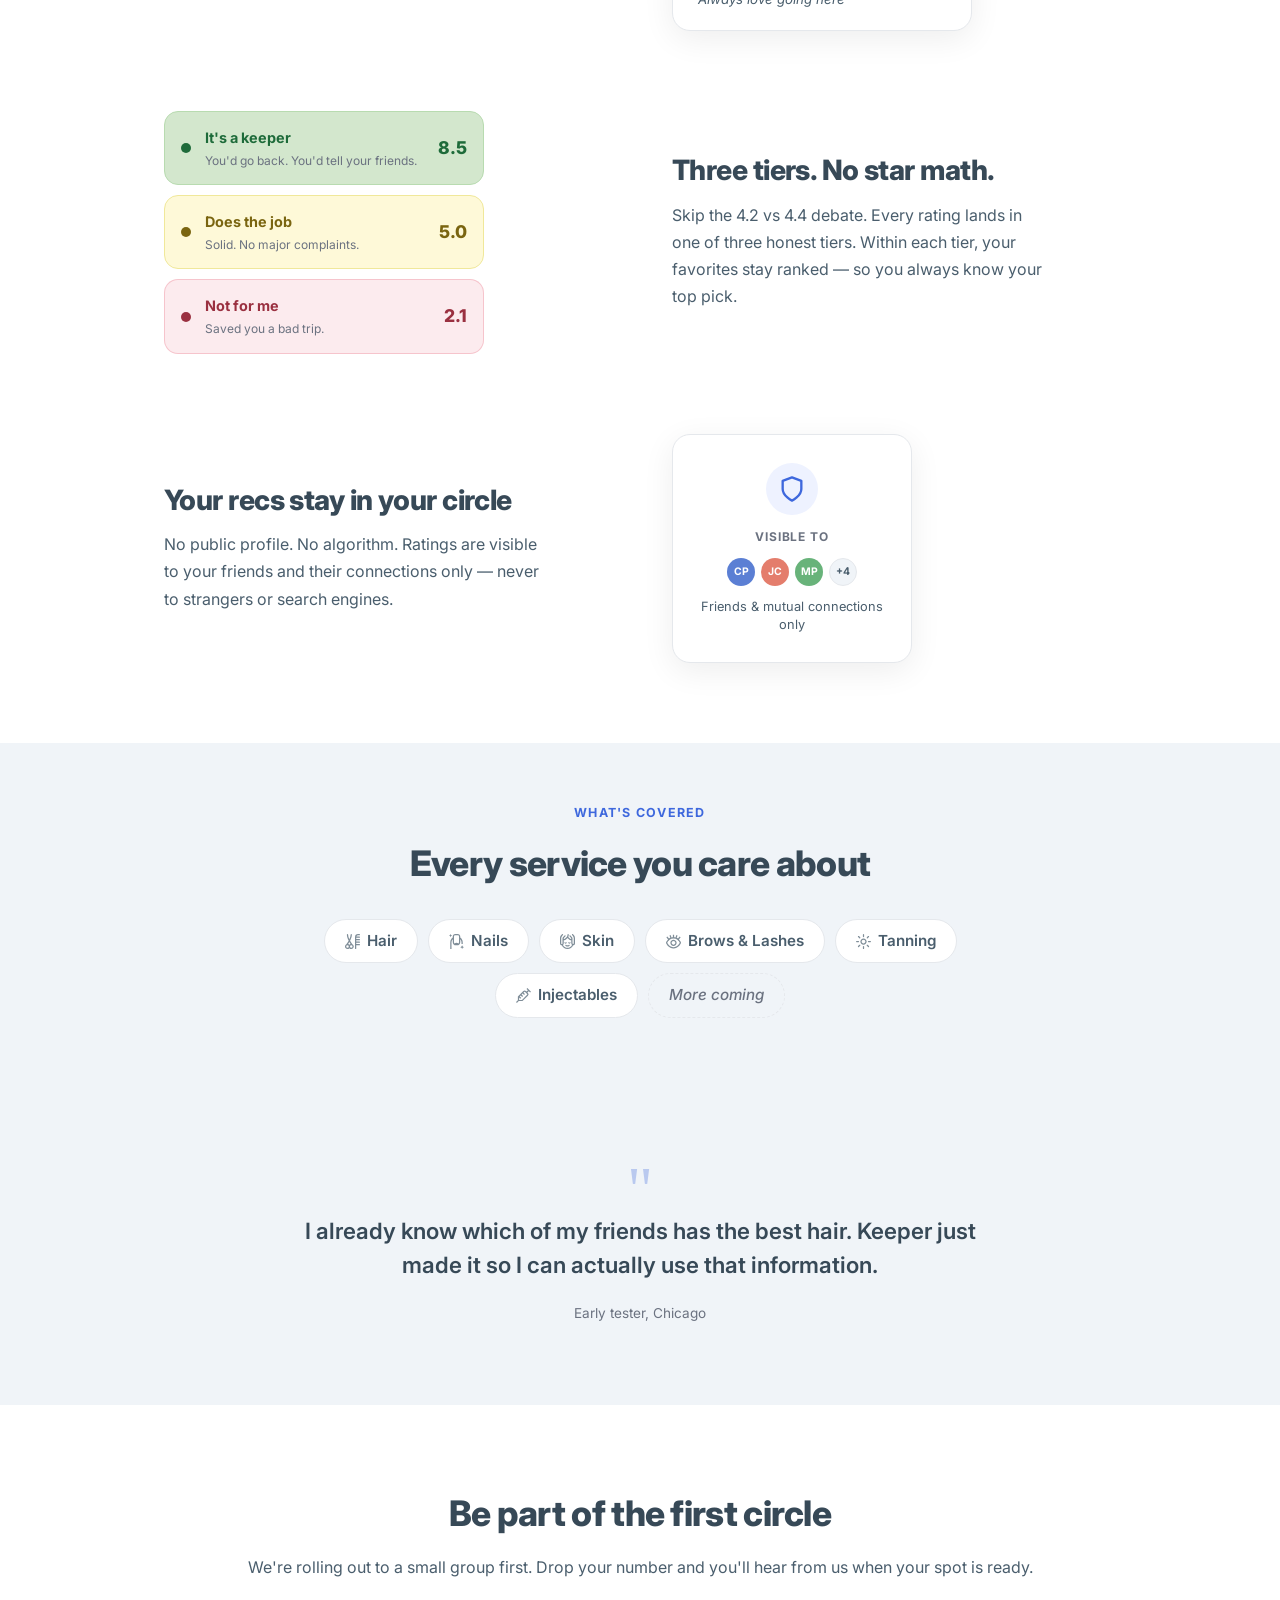
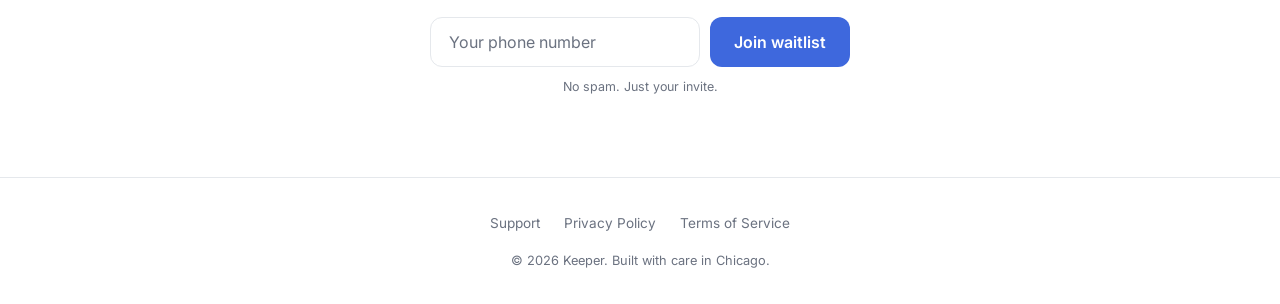
==== commit e66d5375: "Replace emoji service pills with app SVG icons Co-Authored-By: Claude Sonnet 4.6 <noreply@anthropic." ====
--- a/index.html
+++ b/index.html
@@ -148,12 +148,31 @@
       <div class="features-label">What's covered</div>
       <h2 class="features-heading">Every service you care about</h2>
       <div class="services-list">
-        <span class="service-pill">✂️ Hair</span>
-        <span class="service-pill">💅 Nails</span>
-        <span class="service-pill">🫧 Skin</span>
-        <span class="service-pill">🪮 Brows &amp; Lashes</span>
-        <span class="service-pill">💆 Massage</span>
-        <span class="service-pill">More coming</span>
+        <span class="service-pill">
+          <svg viewBox="0 0 24 24" fill="currentColor" width="15" height="15"><path d="M11.828,16.462a53.471,53.471,0,0,1-3.685-5.776C9.665,7.709,11,4.189,11,1A1,1,0,0,0,9,1,18.683,18.683,0,0,1,7.005,8.431,18.694,18.694,0,0,1,5,1,1,1,0,0,0,3,1c0,3.174,1.342,6.7,2.868,9.685a50.636,50.636,0,0,1-3.695,5.777A3.986,3.986,0,1,0,7,22.618a3.985,3.985,0,1,0,4.828-6.156ZM4,22a2,2,0,1,1,2-2A2,2,0,0,1,4,22Zm.883-5.895c.585-.844,1.337-1.991,2.122-3.342.784,1.35,1.534,2.5,2.117,3.341A3.984,3.984,0,0,0,7,17.382,3.989,3.989,0,0,0,4.883,16.105ZM10,22a2,2,0,1,1,2-2A2,2,0,0,1,10,22ZM18,6V8h5a1,1,0,0,1,0,2H18v2h5a1,1,0,0,1,0,2H18v2h5a1,1,0,0,1,0,2H18v5a1,1,0,0,1-2,0V5a5.006,5.006,0,0,1,5-5h2a1,1,0,0,1,0,2H21a3,3,0,0,0-2.816,2H23a1,1,0,0,1,0,2Z"/></svg>
+          Hair
+        </span>
+        <span class="service-pill">
+          <svg viewBox="0 0 24 24" fill="currentColor" width="15" height="15"><path d="M18,8.402c1.273,1.368,2,3.17,2,5.098v2.5h2v-2.5c0-3.103-1.493-5.94-4-7.724v-1.776c0-2.206-1.794-4-4-4h-4c-2.206,0-4,1.794-4,4v1.776c-2.507,1.784-4,4.621-4,7.724v10.5h2V13.5c0-1.928,.727-3.73,2-5.098v4.598c0,2.757,2.243,5,5,5h2c2.757,0,5-2.243,5-5v-4.598Zm-2,4.598c0,.891-.398,1.683-1.017,2.233-.793-.71-1.835-1.145-2.983-1.145s-2.19,.436-2.983,1.145c-.619-.55-1.017-1.342-1.017-2.233V4c0-1.103,.897-2,2-2h4c1.103,0,2,.897,2,2V13Zm8,8l-2,1-1,2-1-2-2-1,2-1,1-2,1,2,2,1ZM2.5,5l-.833-1.667-1.667-.833,1.667-.833,.833-1.667,.833,1.667,1.667,.833-1.667,.833-.833,1.667Z"/></svg>
+          Nails
+        </span>
+        <span class="service-pill">
+          <svg viewBox="0 0 24 24" fill="currentColor" width="15" height="15"><path d="M15.381,17.839c.261,.486,.079,1.093-.407,1.354-.996,.535-1.997,.807-2.974,.807s-1.978-.271-2.974-.807c-.486-.262-.668-.868-.407-1.354s.867-.67,1.354-.407c.482,.26,1.226,.568,2.026,.568s1.544-.309,2.026-.568c.486-.263,1.093-.079,1.354,.407Zm-4.4-4.134c.103-.352-.237-.674-.586-.561-.389,.126-.892,.356-1.396,.356s-1.007-.23-1.396-.356c-.349-.113-.689,.209-.586,.561,.262,.892,.922,1.795,1.981,1.795s1.719-.903,1.981-1.795Zm13.019-6.806V15c0,1.597-1.258,2.895-2.833,2.983-1.59,3.657-5.172,6.017-9.167,6.017s-7.577-2.36-9.167-6.017c-1.575-.089-2.833-1.386-2.833-2.983V6.899C0,4.763,.832,2.753,2.343,1.243l.95-.95c.391-.391,1.023-.391,1.414,0s.391,1.023,0,1.414l-.95,.95c-1.133,1.133-1.757,2.64-1.757,4.243V15c0,.552,.449,1,1,1s1-.448,1-1c0,0,.012-8.043,.013-8.067,.015-.662,.239-1.32,.688-1.856l2.661-2.771c.383-.399,1.017-.41,1.414-.028,.398,.383,.411,1.016,.028,1.414l-2.616,2.721c-.13,.157-.191,.369-.188,.586,.013,.221,.095,.49,.254,.669,.366,.409,.998,.443,1.406,.077l2.725-2.507c1.026-.944,1.615-2.285,1.615-3.68v-.559c0-.552,.448-1,1-1s1,.448,1,1v.559c0,1.152-.294,2.275-.824,3.276l3.173,2.92c.398,.357,1.03,.323,1.397-.086,.328-.367,.337-.928,.021-1.305l-2.487-2.584c-.383-.398-.371-1.031,.028-1.414,.398-.382,1.031-.371,1.414,.028l2.533,2.634c.46,.547,.693,1.2,.723,1.854,.005,.04,.024,8.118,.024,8.118,0,.552,.449,1,1,1s1-.448,1-1V6.899c0-1.603-.624-3.109-1.757-4.243l-.95-.95c-.391-.391-.391-1.023,0-1.414s1.023-.391,1.414,0l.95,.95c1.511,1.511,2.343,3.52,2.343,5.657Zm-4.777,10.504c-.738-.547-1.223-1.417-1.223-2.404v-5.186c-.323,.114-.658,.185-.998,.185-.712,0-1.427-.251-1.998-.763l-3.018-2.777c-.082,.084-.16,.172-.247,.252l-2.734,2.516c-.577,.517-1.296,.771-2.011,.771-.339,0-.673-.071-.994-.184v5.187c0,.987-.485,1.857-1.223,2.404,1.319,2.797,4.109,4.596,7.223,4.596s5.904-1.799,7.223-4.596Zm-2.827-4.259c-.389,.126-.892,.356-1.396,.356s-1.007-.23-1.396-.356c-.349-.113-.689,.209-.586,.561,.262,.892,.922,1.795,1.981,1.795s1.719-.903,1.981-1.795c.103-.352-.237-.674-.586-.561Z"/></svg>
+          Skin
+        </span>
+        <span class="service-pill">
+          <svg viewBox="0 0 24 24" fill="currentColor" width="15" height="15"><path d="m23.821 13.181c-.412-.901-1.401-2.758-3.099-4.476l2.683-3.351-1.561-1.25-2.631 3.286c-.629-.471-1.325-.902-2.096-1.266l1.329-3.887-1.893-.646-1.315 3.848c-.699-.191-1.443-.325-2.238-.387v-4.052h-2v4.052c-.796.062-1.539.196-2.238.387l-1.316-3.848-1.893.647 1.329 3.887c-.771.363-1.467.794-2.096 1.265l-2.631-3.286-1.562 1.25 2.683 3.351c-1.697 1.719-2.685 3.575-3.098 4.477-.238.521-.238 1.117 0 1.639.878 1.918 4.328 8.179 11.821 8.179s10.943-6.261 11.822-8.182c.237-.52.237-1.117 0-1.638zm-11.821 7.819c-6.302 0-9.25-5.367-10.003-6.987.753-1.645 3.699-7.013 10.003-7.013s9.25 5.368 10.003 6.987c-.753 1.645-3.699 7.013-10.003 7.013zm0-12c-2.757 0-5 2.243-5 5s2.243 5 5 5 5-2.243 5-5-2.243-5-5-5zm0 8c-1.654 0-3-1.346-3-3s1.346-3 3-3 3 1.346 3 3-1.346 3-3 3z"/></svg>
+          Brows &amp; Lashes
+        </span>
+        <span class="service-pill">
+          <svg viewBox="0 0 24 24" fill="currentColor" width="15" height="15"><path d="M12,17c-2.76,0-5-2.24-5-5s2.24-5,5-5,5,2.24,5,5-2.24,5-5,5Zm0-8c-1.65,0-3,1.35-3,3s1.35,3,3,3,3-1.35,3-3-1.35-3-3-3Zm1-5V1c0-.55-.45-1-1-1s-1,.45-1,1v3c0,.55,.45,1,1,1s1-.45,1-1Zm0,19v-3c0-.55-.45-1-1-1s-1,.45-1,1v3c0,.55,.45,1,1,1s1-.45,1-1ZM5,12c0-.55-.45-1-1-1H1c-.55,0-1,.45-1,1s.45,1,1,1h3c.55,0,1-.45,1-1Zm19,0c0-.55-.45-1-1-1h-3c-.55,0-1,.45-1,1s.45,1,1,1h3c.55,0,1-.45,1-1ZM6.71,6.71c.39-.39,.39-1.02,0-1.41l-2-2c-.39-.39-1.02-.39-1.41,0s-.39,1.02,0,1.41l2,2c.2,.2,.45,.29,.71,.29s.51-.1,.71-.29Zm14,14c.39-.39,.39-1.02,0-1.41l-2-2c-.39-.39-1.02-.39-1.41,0s-.39,1.02,0,1.41l2,2c.2,.2,.45,.29,.71,.29s.51-.1,.71-.29Zm-16,0l2-2c.39-.39,.39-1.02,0-1.41s-1.02-.39-1.41,0l-2,2c-.39,.39-.39,1.02,0,1.41,.2,.2,.45,.29,.71,.29s.51-.1,.71-.29ZM18.71,6.71l2-2c.39-.39,.39-1.02,0-1.41s-1.02-.39-1.41,0l-2,2c-.39,.39,.39,1.02,0,1.41,.2,.2,.45,.29,.71,.29s.51-.1,.71-.29Z"/></svg>
+          Tanning
+        </span>
+        <span class="service-pill">
+          <svg viewBox="0 0 24 24" fill="currentColor" width="15" height="15"><path d="m22.535 7.324 1.43-1.4-5.75-5.873-1.43 1.4 2.256 2.3-2.179 2.041-.912-.913a3 3 0 0 0 -4.243 0l-8.707 8.707v6l-2.957 2.957 1.414 1.414 2.957-2.957h6l8.707-8.707a3 3 0 0 0 0-4.243l-.844-.843 2.163-2.023zm-4.828 3.555-8.121 8.121h-4.586v-3.711l1.918 1.918 1.414-1.414-2.355-2.355 1.586-1.586 2.355 2.355 1.414-1.414-2.355-2.355 1.586-1.586 2.355 2.355 1.414-1.414-2.355-2.355 1.144-1.145a1 1 0 0 1 1.415 0l3.171 3.171a1 1 0 0 1 0 1.415z"/></svg>
+          Injectables
+        </span>
+        <span class="service-pill service-pill--muted">More coming</span>
       </div>
     </div>
   </section>
--- a/style.css
+++ b/style.css
@@ -785,6 +785,9 @@
 }
 
 .service-pill {
+  display: inline-flex;
+  align-items: center;
+  gap: 7px;
   background: var(--surface);
   border: 1.5px solid var(--border);
   border-radius: 50px;
@@ -794,6 +797,19 @@
   color: var(--dark-mid);
 }
 
+.service-pill svg {
+  flex-shrink: 0;
+  opacity: 0.7;
+}
+
+.service-pill--muted {
+  background: var(--bg);
+  color: var(--dark-light);
+  font-weight: 500;
+  font-style: italic;
+  border-style: dashed;
+}
+
 /* ── Responsive ── */
 @media (max-width: 768px) {
   .diff-item {
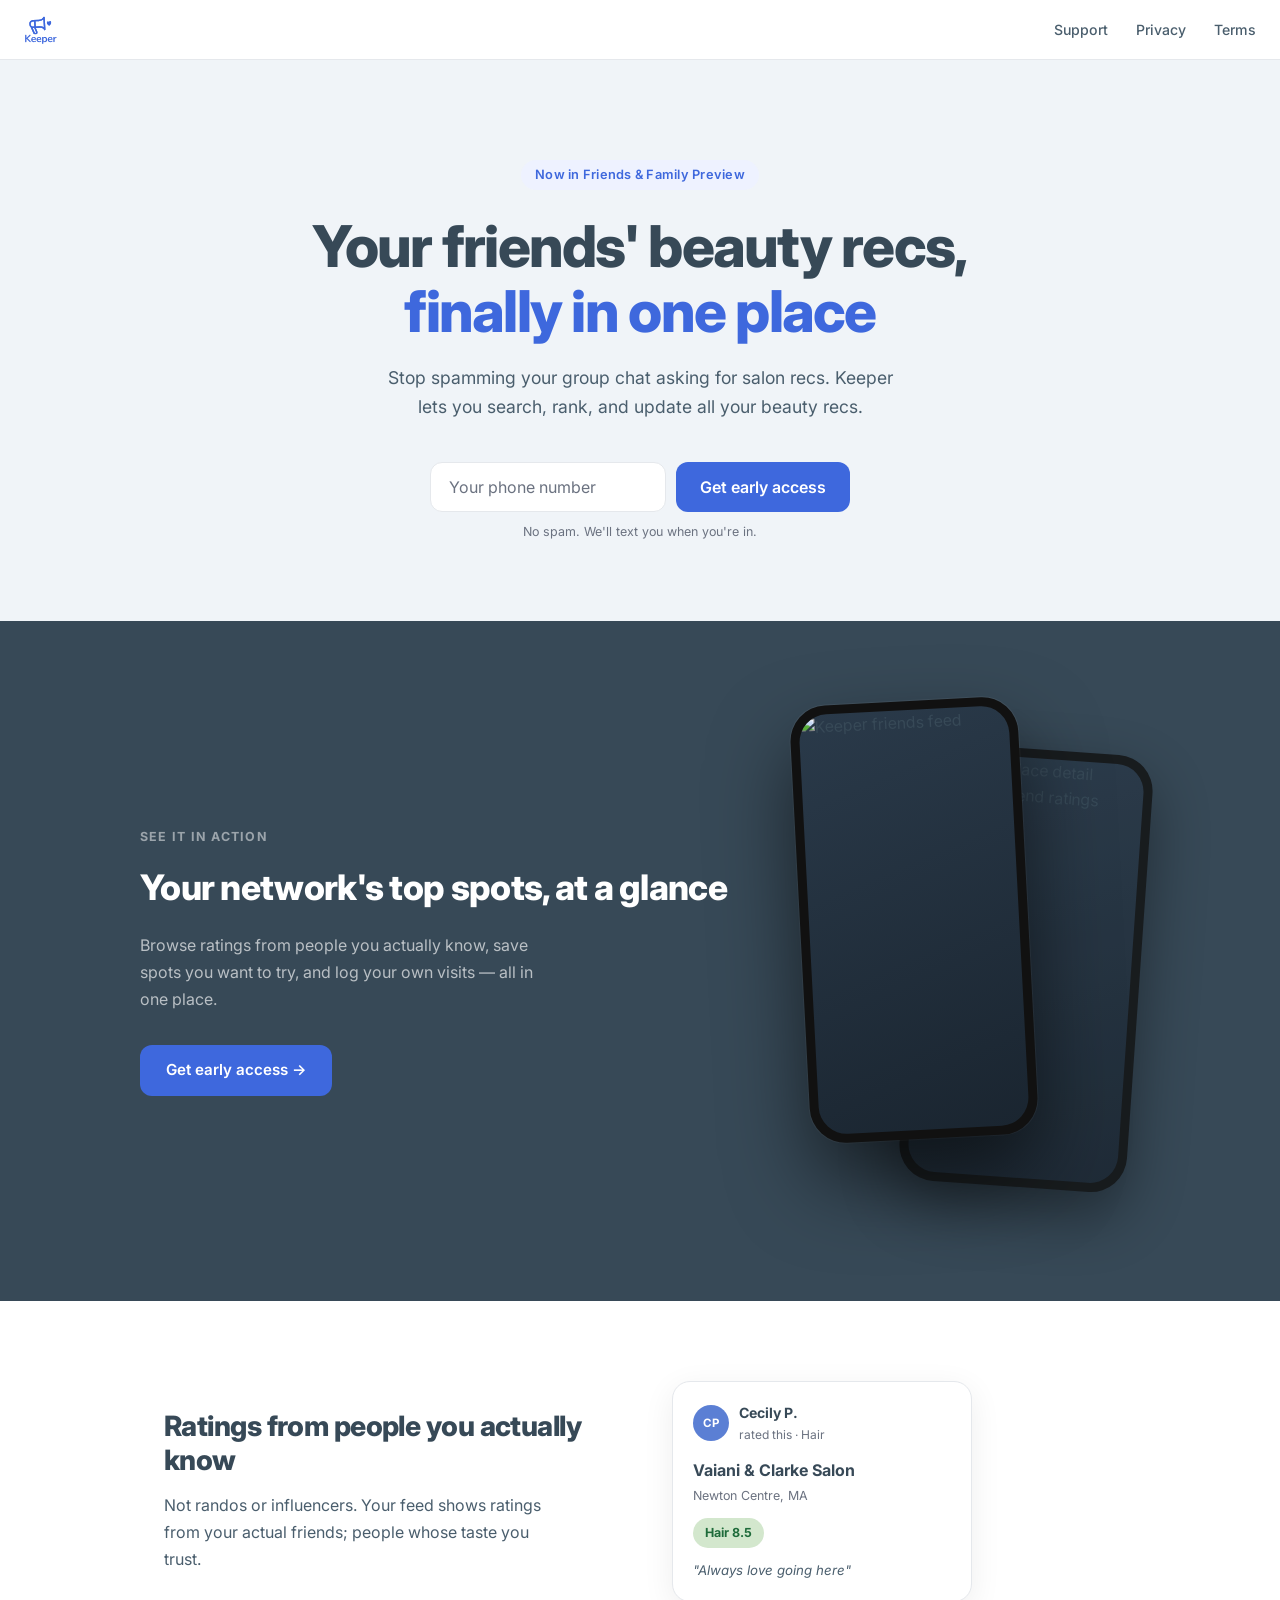
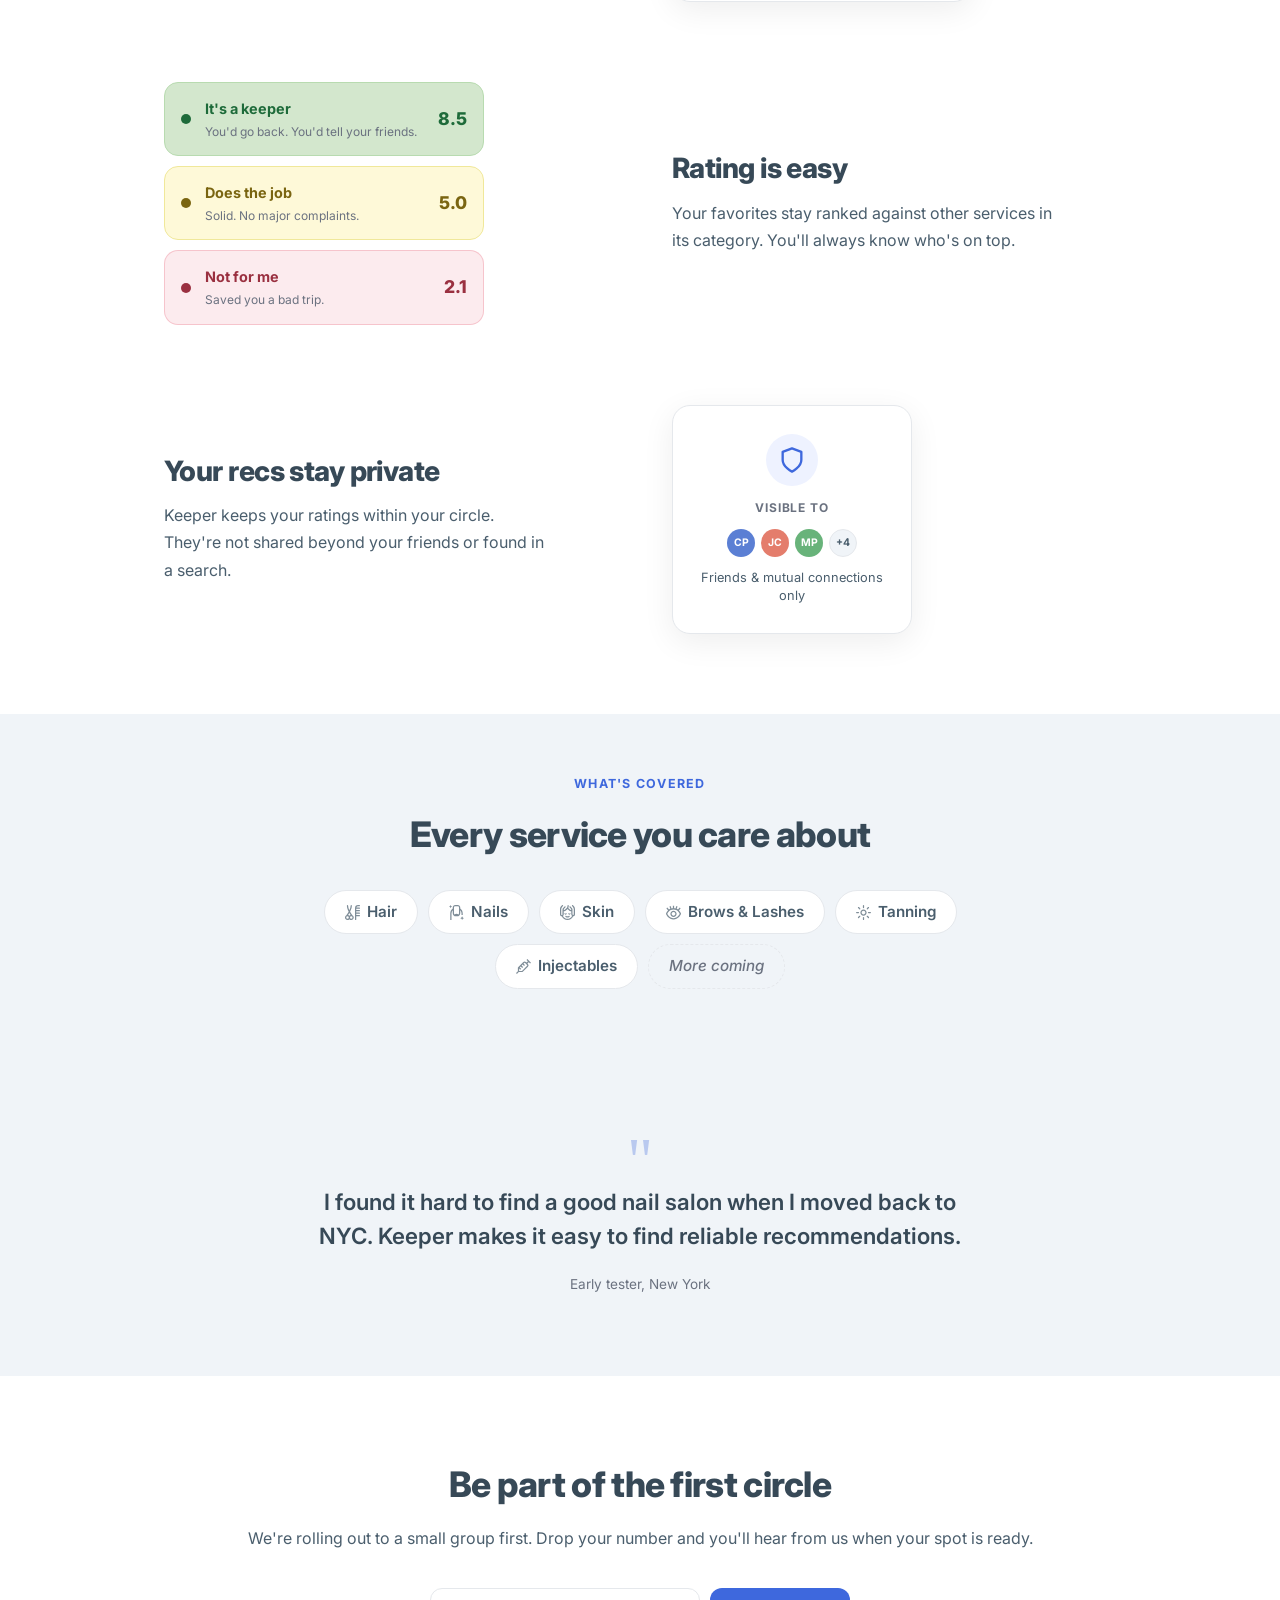
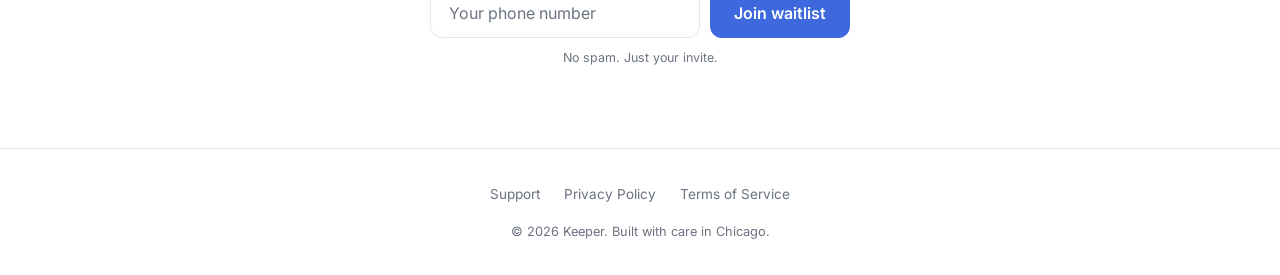
==== commit 408d6728: "Update privacy policy and homepage content Co-Authored-By: Claude Sonnet 4.6 <noreply@anthropic.com>" ====
--- a/index.html
+++ b/index.html
@@ -25,8 +25,8 @@
       <div class="hero-badge">Now in Friends &amp; Family Preview</div>
       <h1>Your friends' beauty recs,<br><span>finally in one place</span></h1>
       <p class="hero-sub">
-        You've been asking your group chat where to get your hair done for years.
-        Keeper makes those recs searchable, ranked, and always up to date.
+        Stop spamming your group chat asking for salon recs.
+        Keeper lets you search, rank, and update all your beauty recs.
       </p>
       <form class="waitlist-form" id="waitlist-form" onsubmit="submitWaitlist(event)">
         <input type="tel" id="phone-input" class="waitlist-input" placeholder="Your phone number" autocomplete="tel" required />
@@ -62,8 +62,8 @@
   <section class="section diff-section">
     <div class="diff-item">
       <div class="diff-text">
-        <h3 class="diff-heading">Ratings from people you know</h3>
-        <p class="diff-desc">Not strangers, not influencers. The feed shows ratings from your actual friends — and their friends. Real opinions from people whose taste you trust.</p>
+        <h3 class="diff-heading">Ratings from people you actually know</h3>
+        <p class="diff-desc">Not randos or influencers. Your feed shows ratings from your actual friends; people whose taste you trust.</p>
       </div>
       <div class="diff-ui">
         <div class="ui-card">
@@ -86,8 +86,8 @@
 
     <div class="diff-item diff-item--flip">
       <div class="diff-text">
-        <h3 class="diff-heading">Three tiers. No star math.</h3>
-        <p class="diff-desc">Skip the 4.2 vs 4.4 debate. Every rating lands in one of three honest tiers. Within each tier, your favorites stay ranked — so you always know your top pick.</p>
+        <h3 class="diff-heading">Rating is easy</h3>
+        <p class="diff-desc">Your favorites stay ranked against other services in its category. You'll always know who's on top.</p>
       </div>
       <div class="diff-ui">
         <div class="ui-tier-stack">
@@ -121,8 +121,8 @@
 
     <div class="diff-item">
       <div class="diff-text">
-        <h3 class="diff-heading">Your recs stay in your circle</h3>
-        <p class="diff-desc">No public profile. No algorithm. Ratings are visible to your friends and their connections only — never to strangers or search engines.</p>
+        <h3 class="diff-heading">Your recs stay private</h3>
+        <p class="diff-desc">Keeper keeps your ratings within your circle. They're not shared beyond your friends or found in a search.</p>
       </div>
       <div class="diff-ui">
         <div class="ui-card ui-card-privacy">
@@ -181,8 +181,8 @@
   <section class="quote-section">
     <div class="quote-inner">
       <div class="quote-mark">"</div>
-      <p class="quote-text">I already know which of my friends has the best hair. Keeper just made it so I can actually use that information.</p>
-      <div class="quote-attr">Early tester, Chicago</div>
+      <p class="quote-text">I found it hard to find a good nail salon when I moved back to NYC. Keeper makes it easy to find reliable recommendations.</p>
+      <div class="quote-attr">Early tester, New York</div>
     </div>
   </section>
 
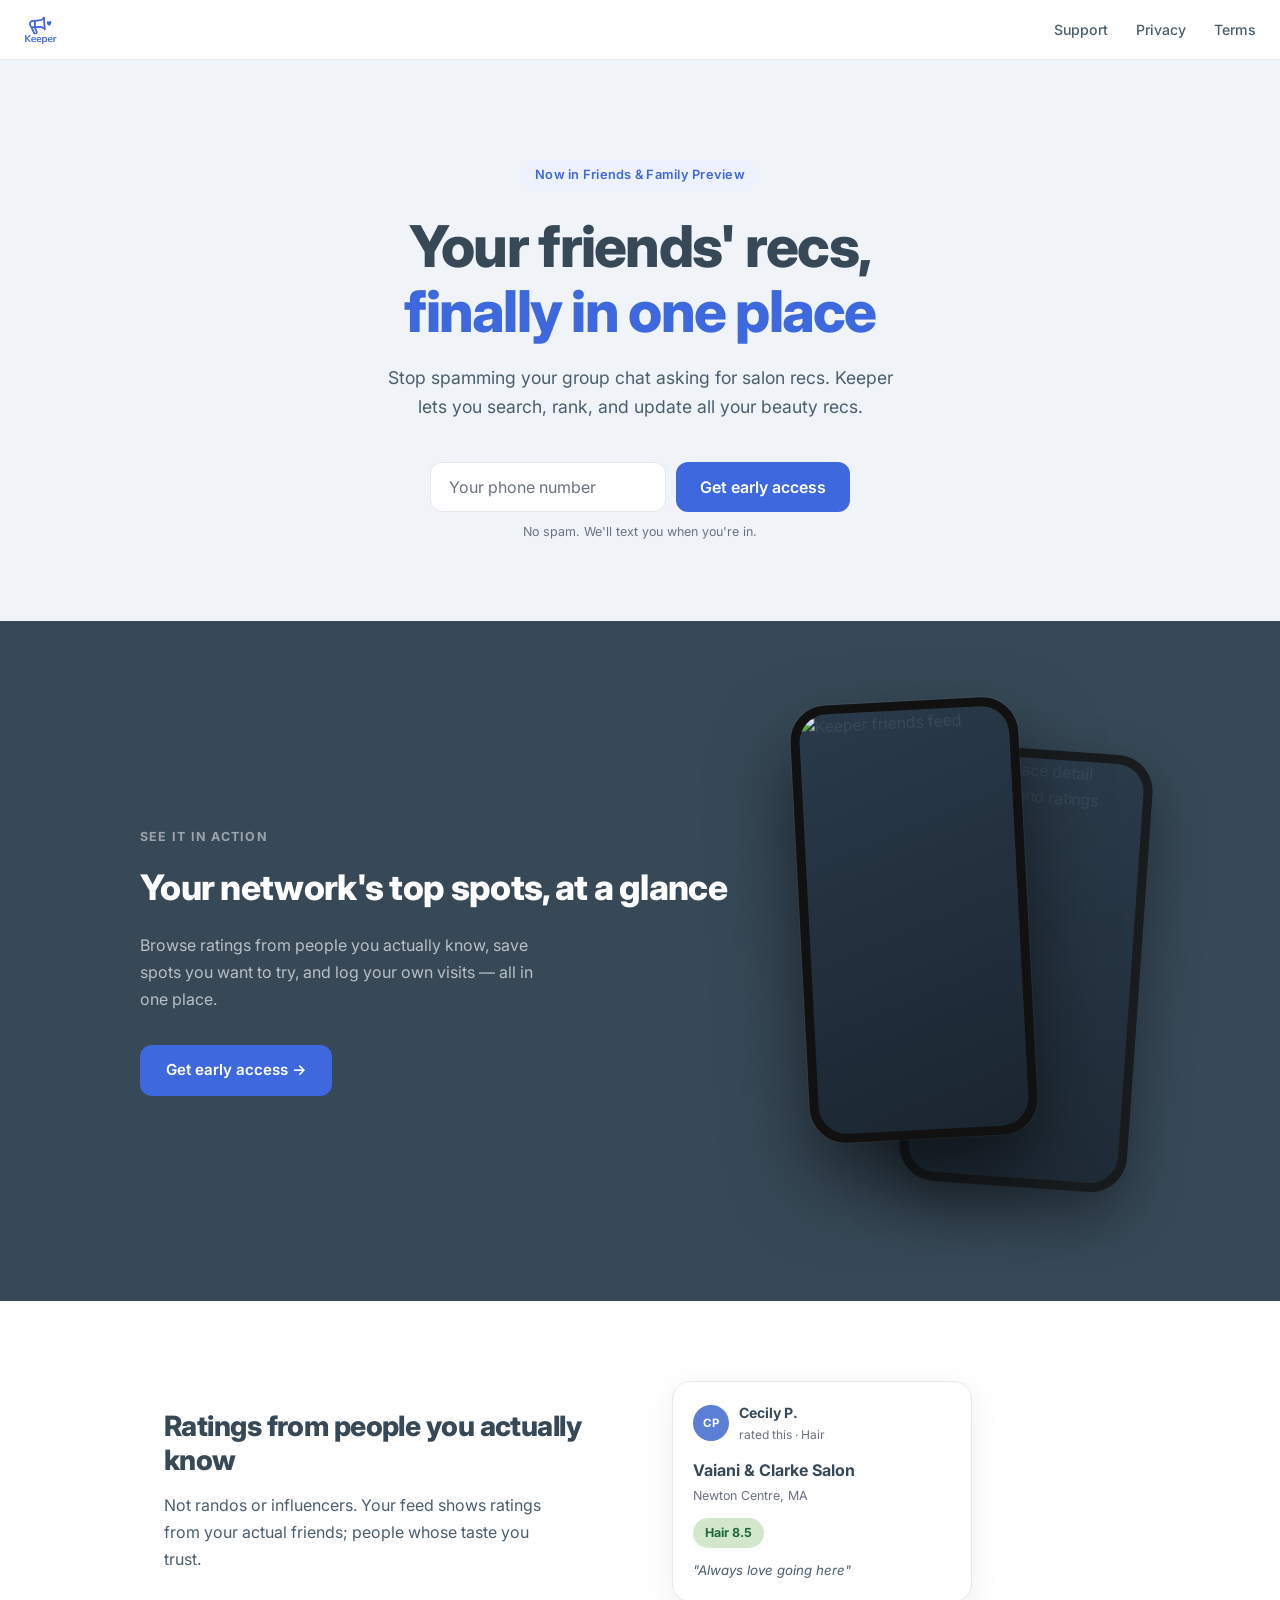
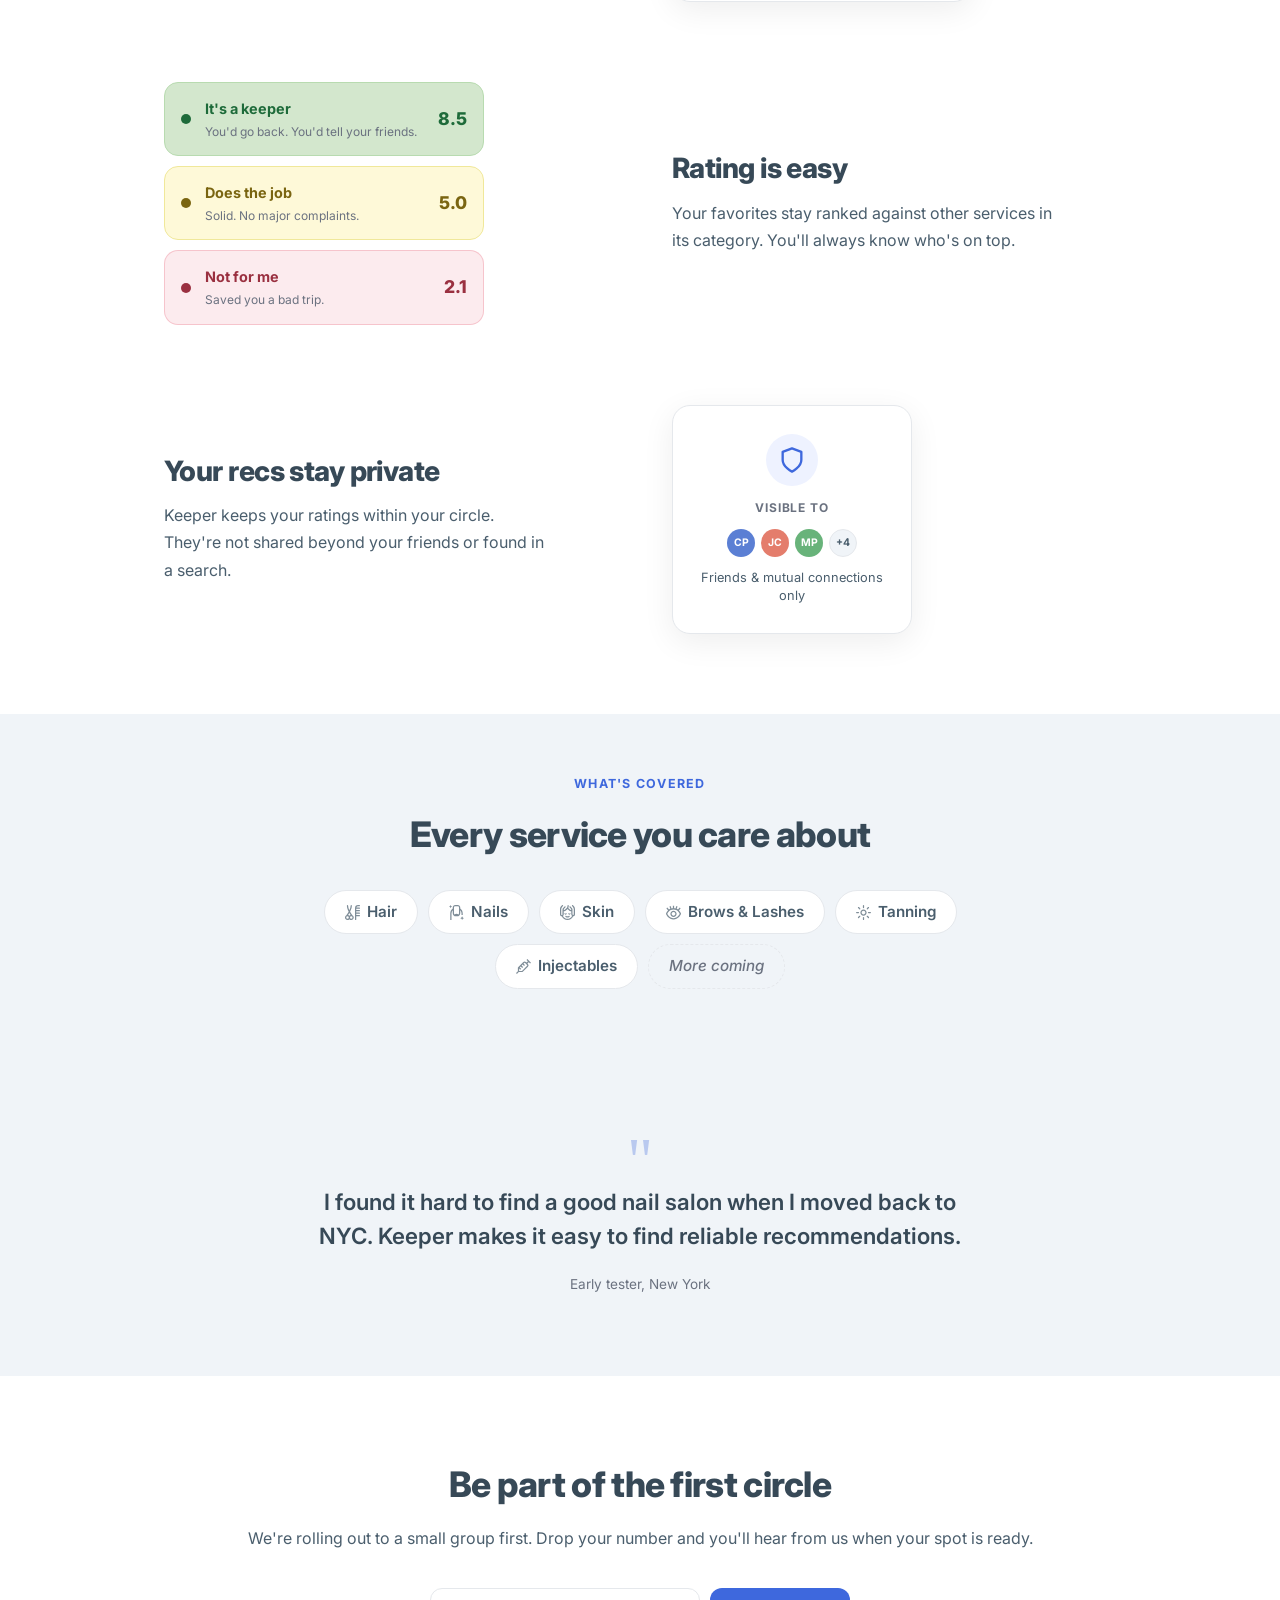
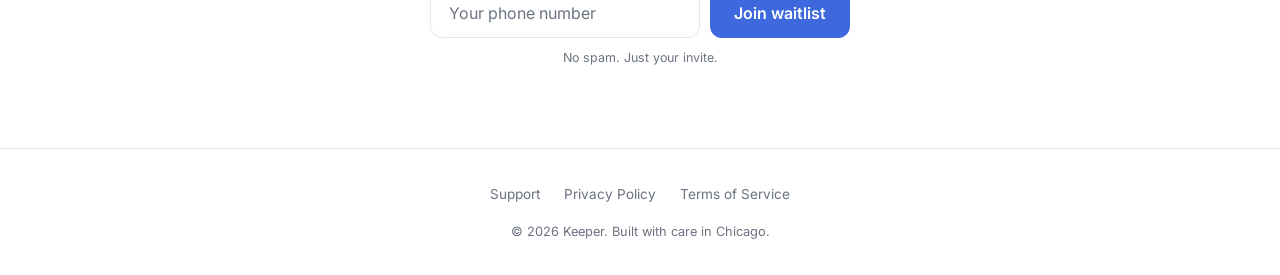
==== commit cd2424e7: "Shorten hero headline to fit one line 'Your friends beauty recs,' was wrapping on smaller screens. S" ====
--- a/index.html
+++ b/index.html
@@ -23,7 +23,7 @@
   <section class="hero" id="join">
     <div class="hero-inner">
       <div class="hero-badge">Now in Friends &amp; Family Preview</div>
-      <h1>Your friends' beauty recs,<br><span>finally in one place</span></h1>
+      <h1>Your friends' recs,<br><span>finally in one place</span></h1>
       <p class="hero-sub">
         Stop spamming your group chat asking for salon recs.
         Keeper lets you search, rank, and update all your beauty recs.
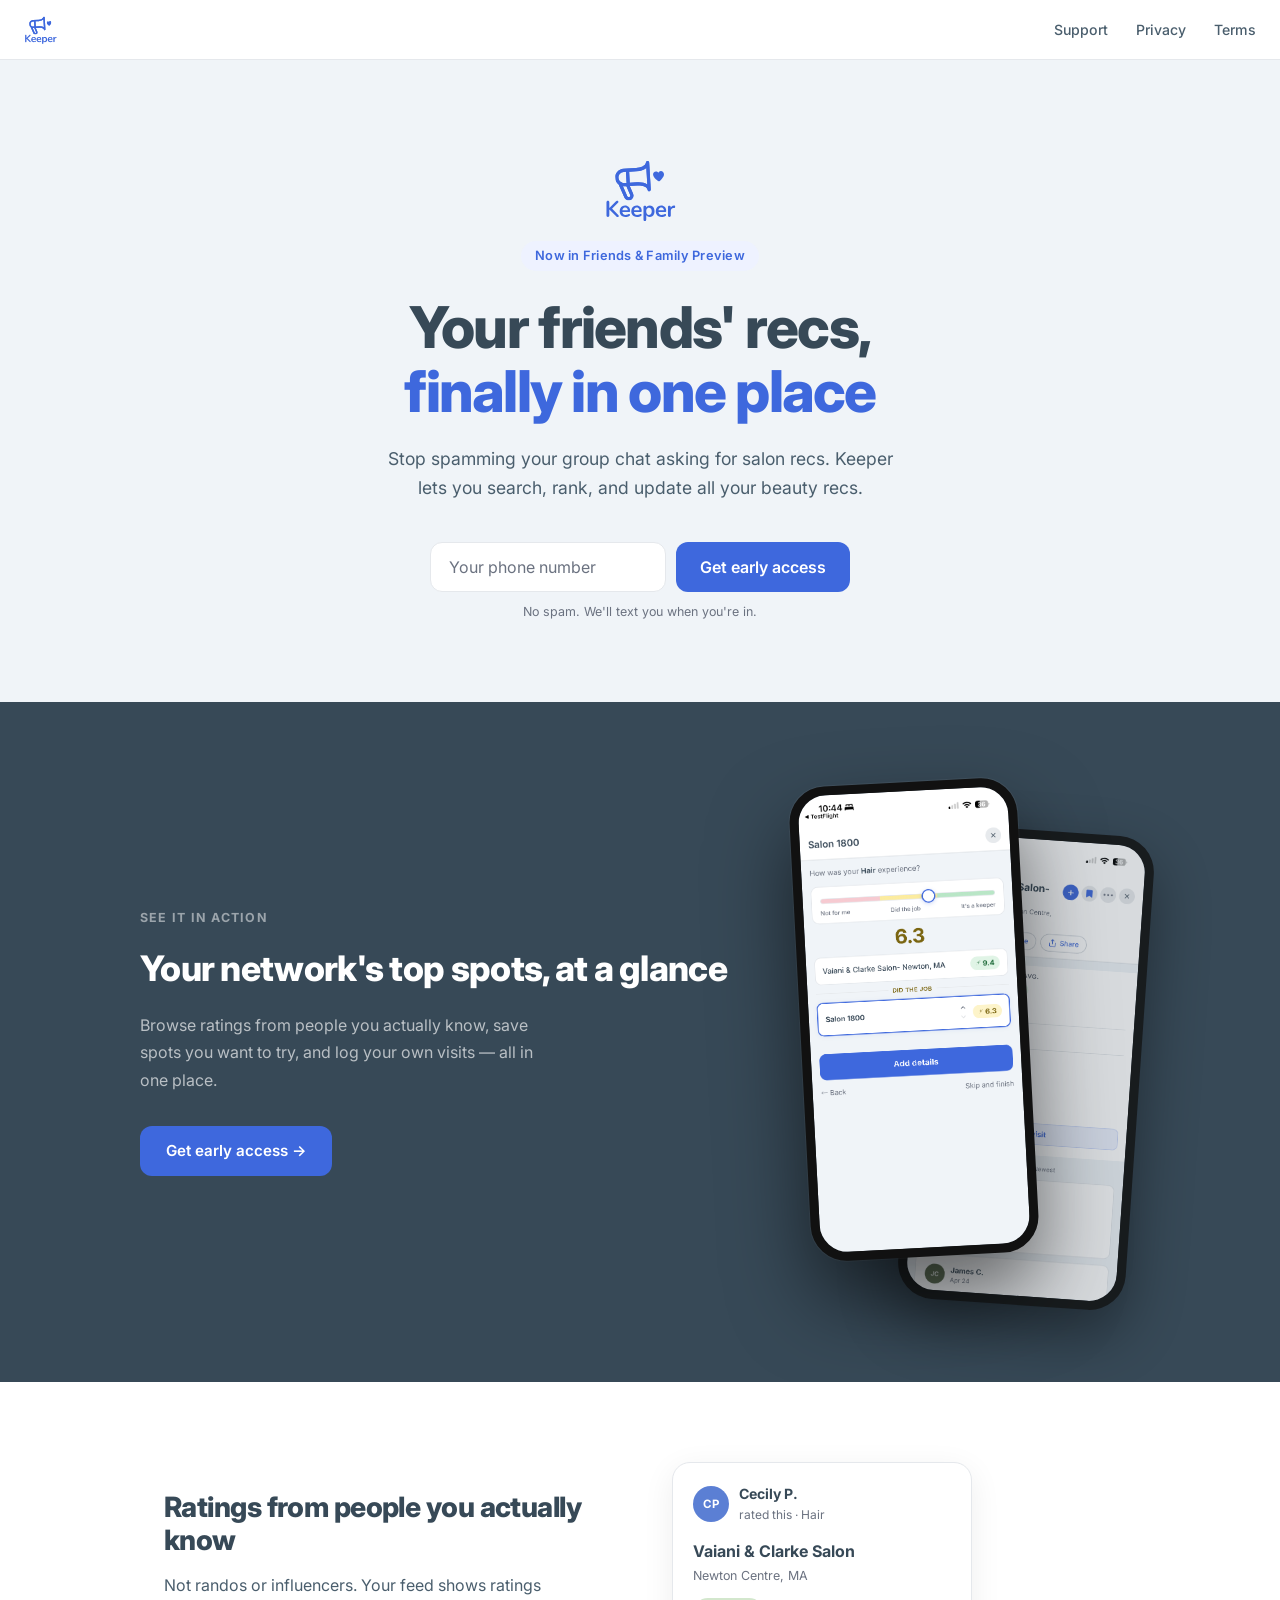
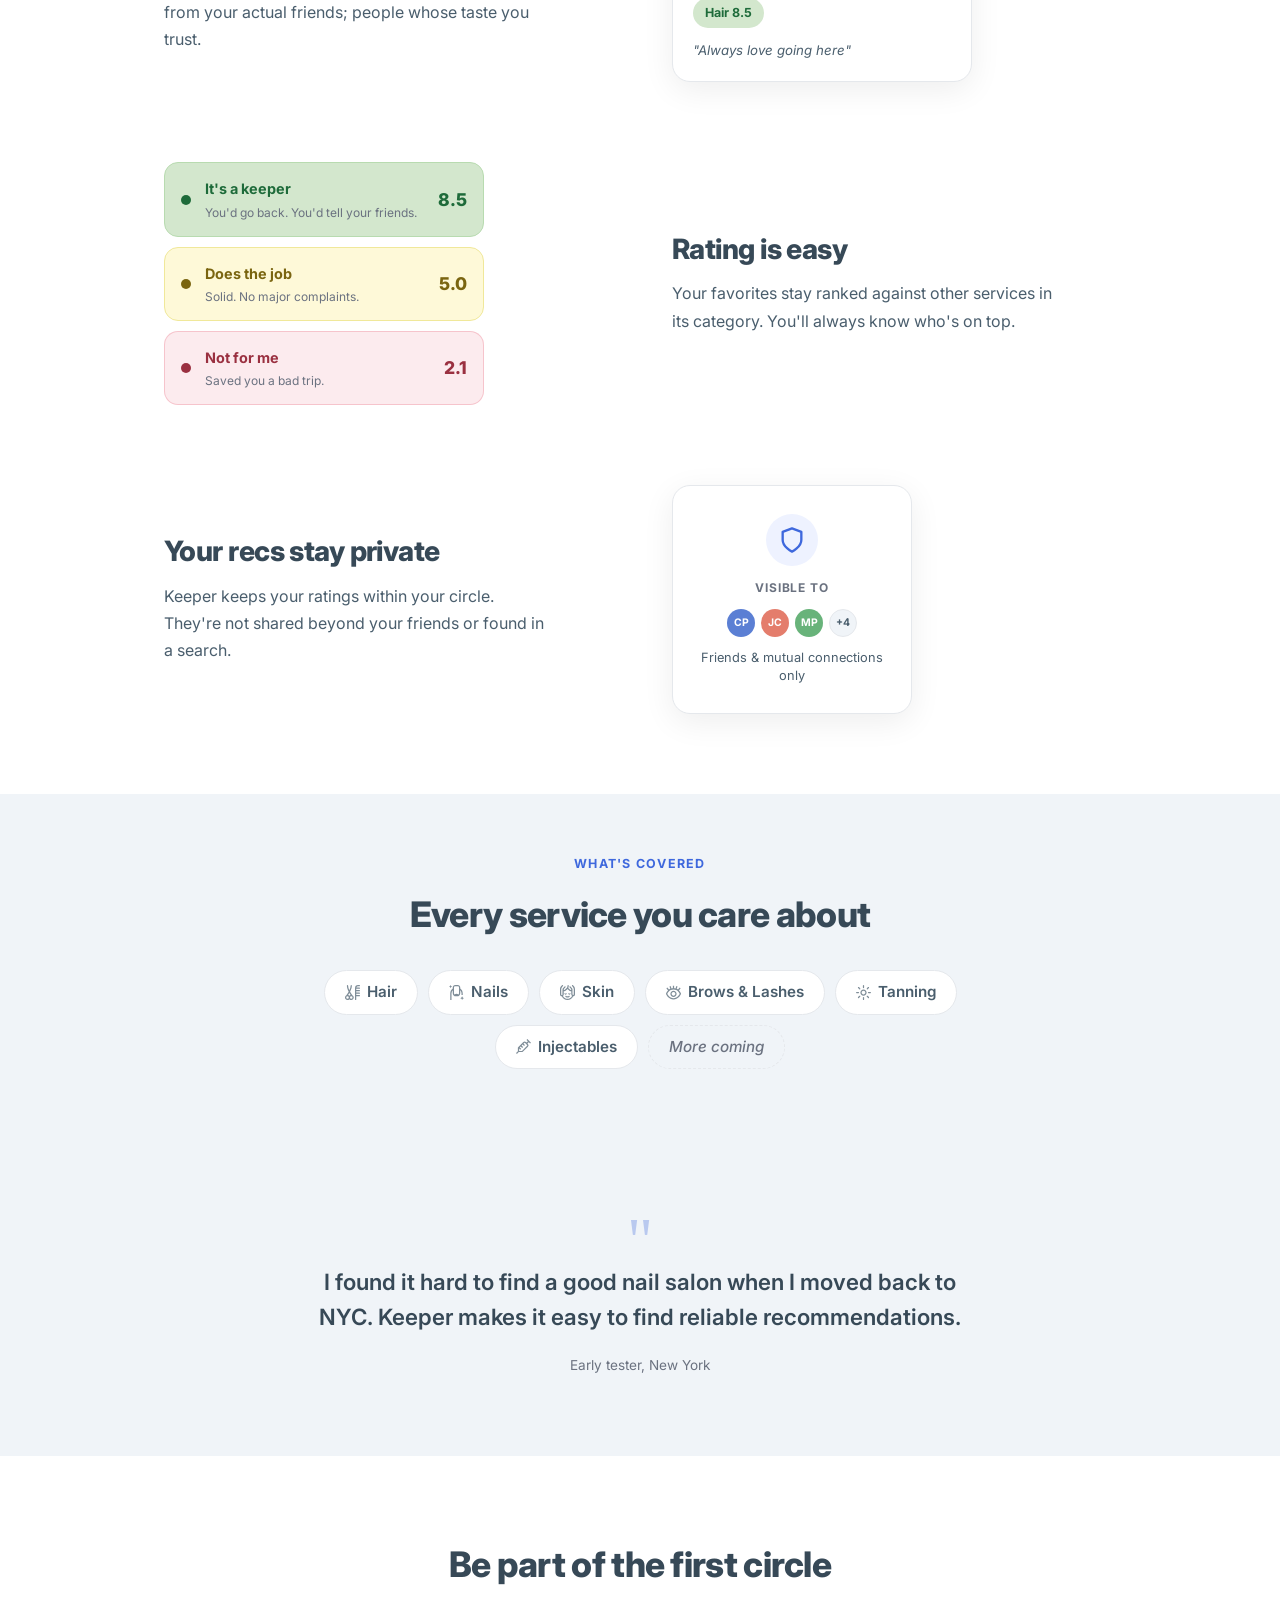
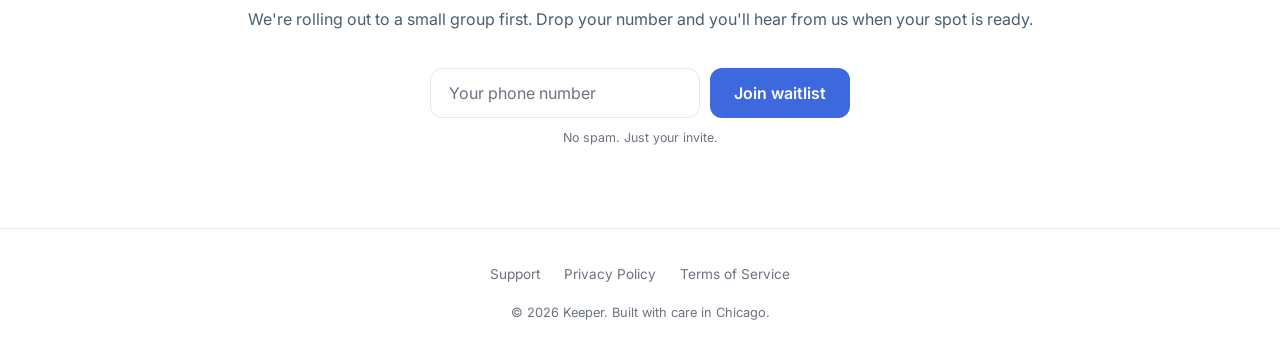
==== commit c7129e8c: "Restore logo in hero section" ====
--- a/index.html
+++ b/index.html
@@ -22,6 +22,7 @@
   <!-- Hero -->
   <section class="hero" id="join">
     <div class="hero-inner">
+      <img src="logo.svg" alt="Keeper" class="hero-logo" />
       <div class="hero-badge">Now in Friends &amp; Family Preview</div>
       <h1>Your friends' recs,<br><span>finally in one place</span></h1>
       <p class="hero-sub">
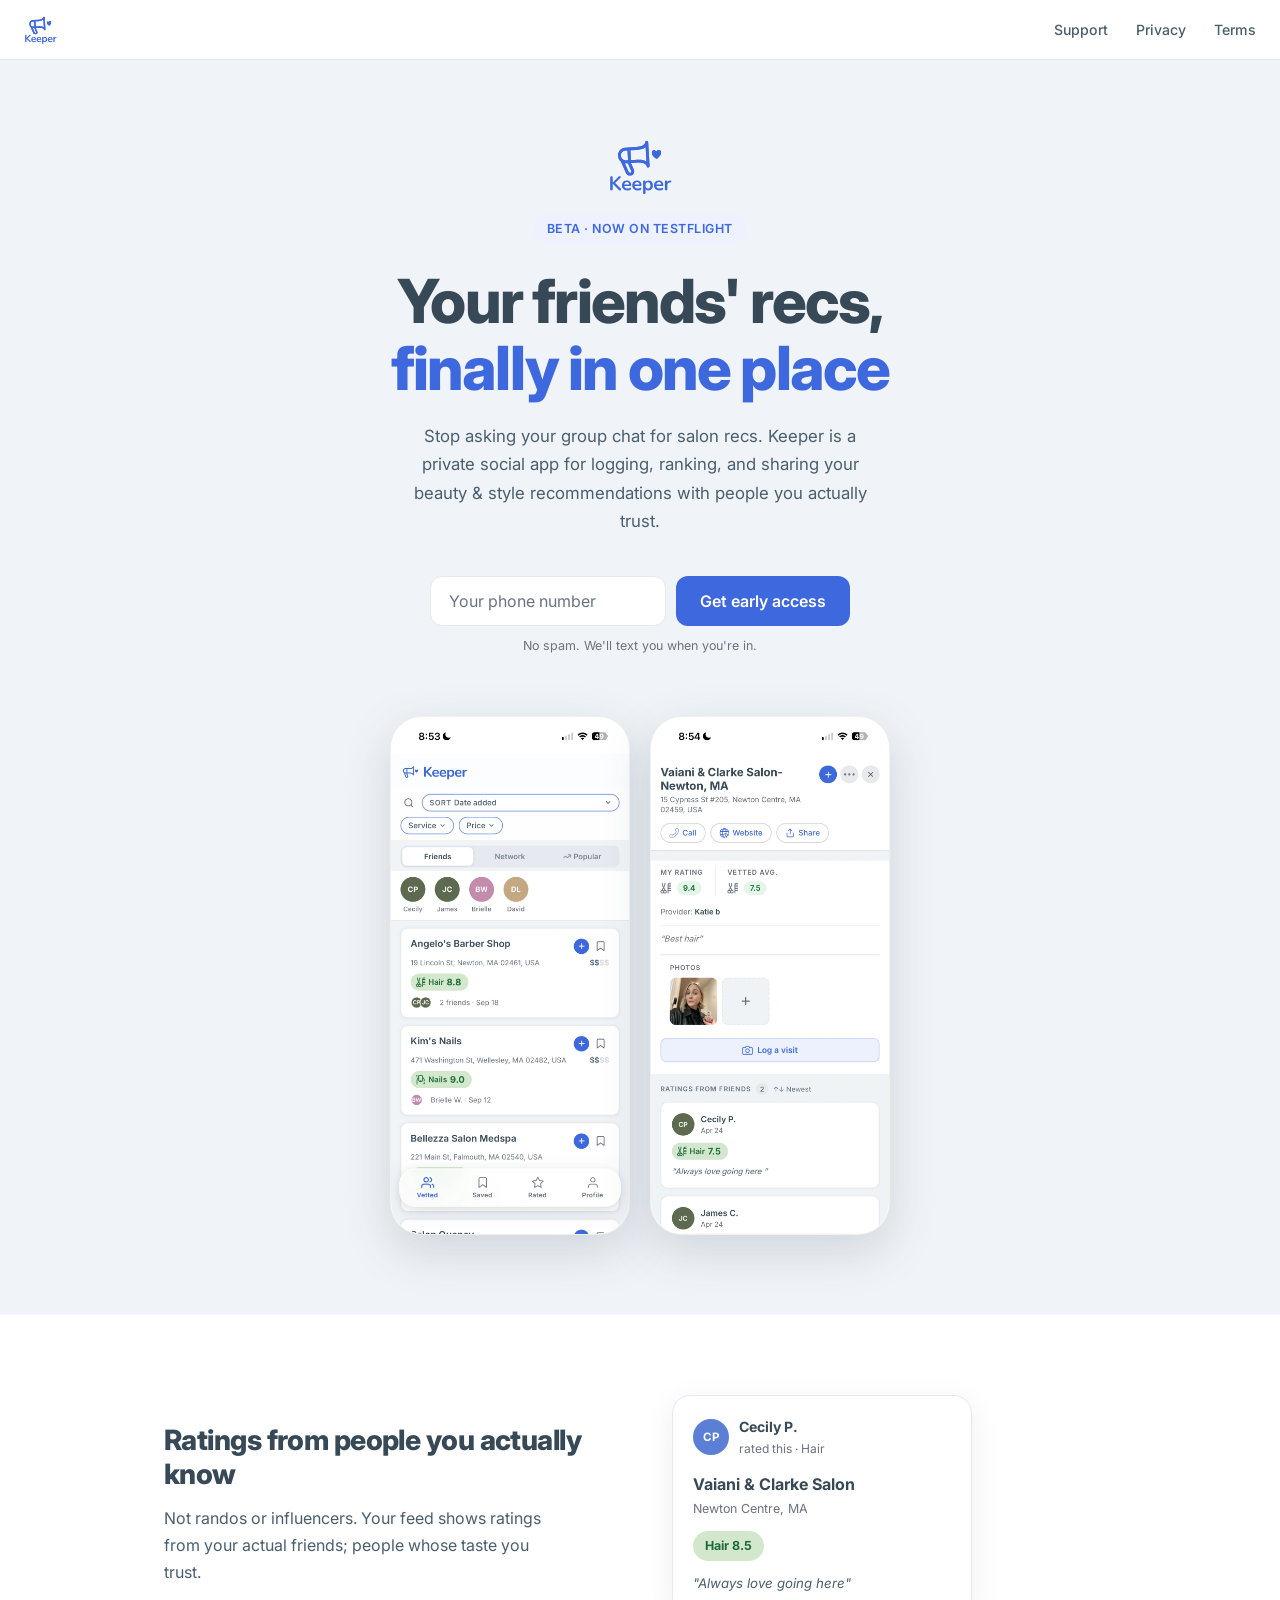
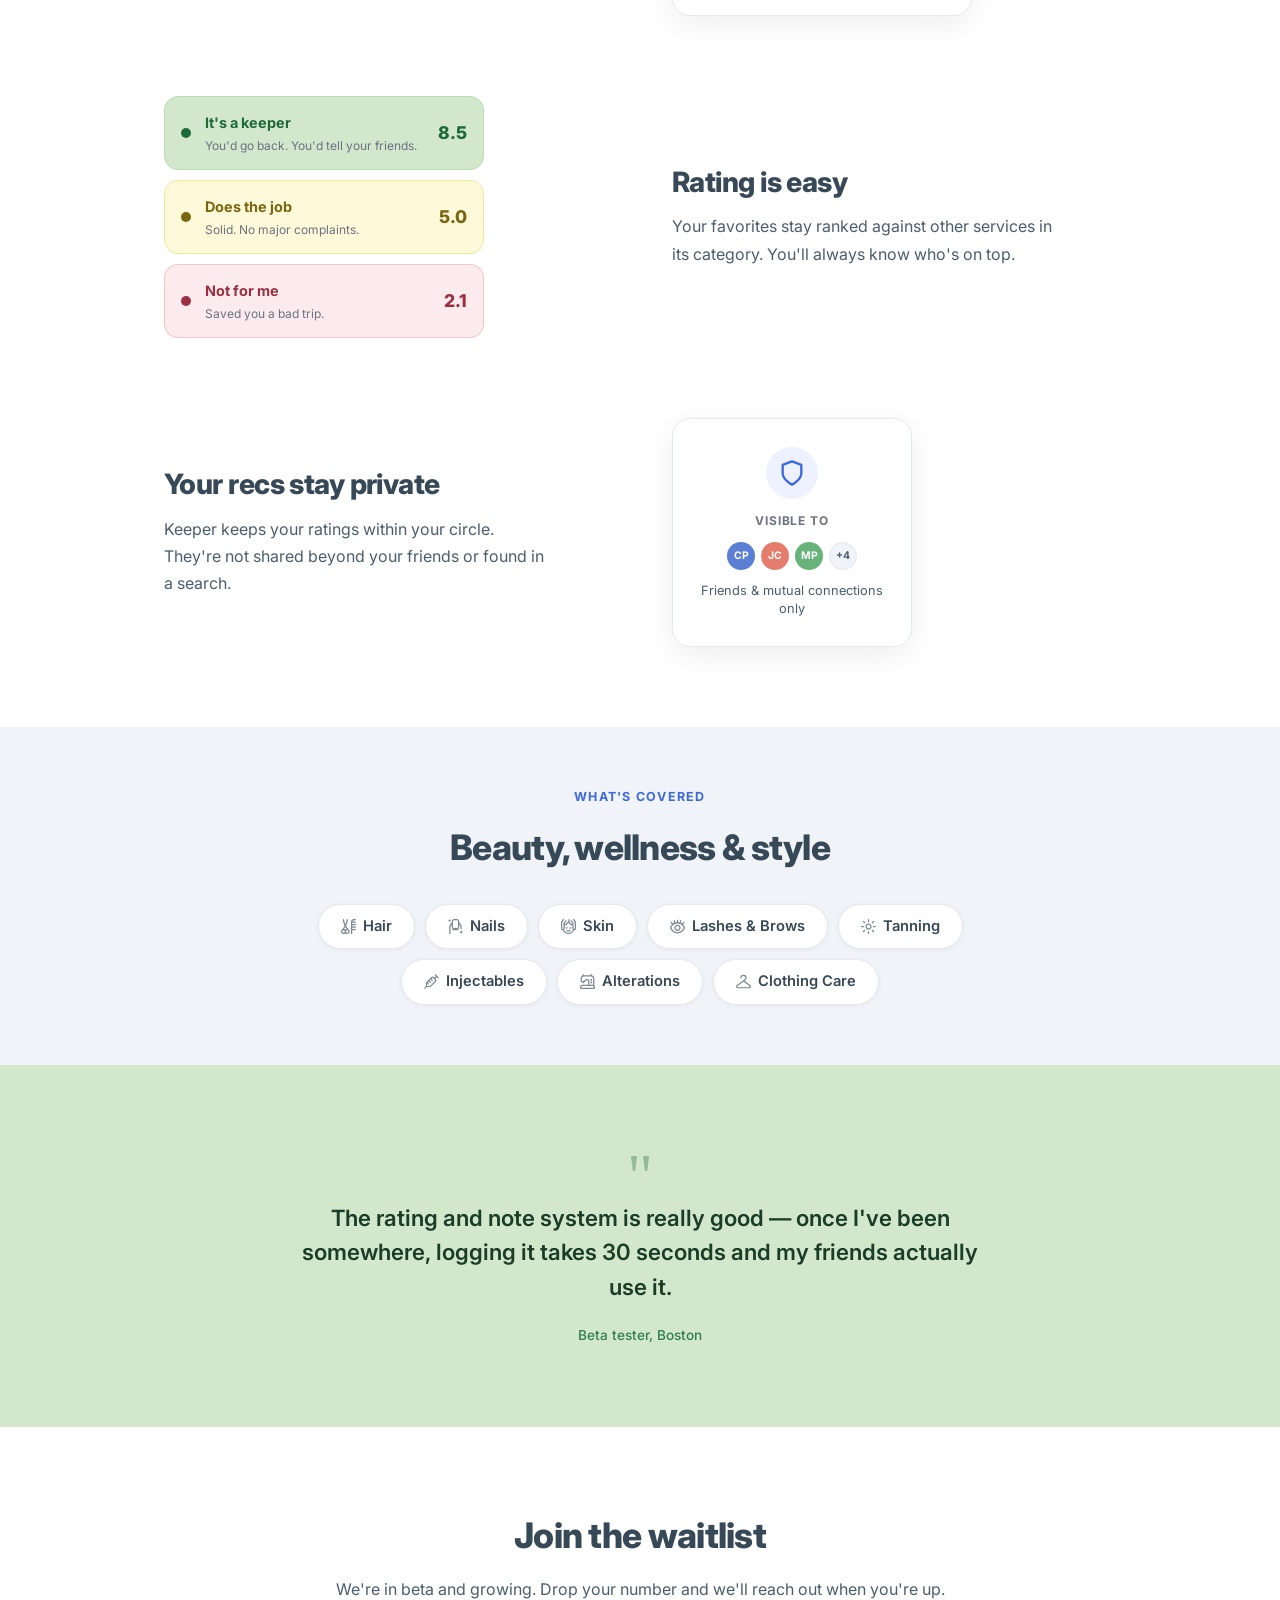
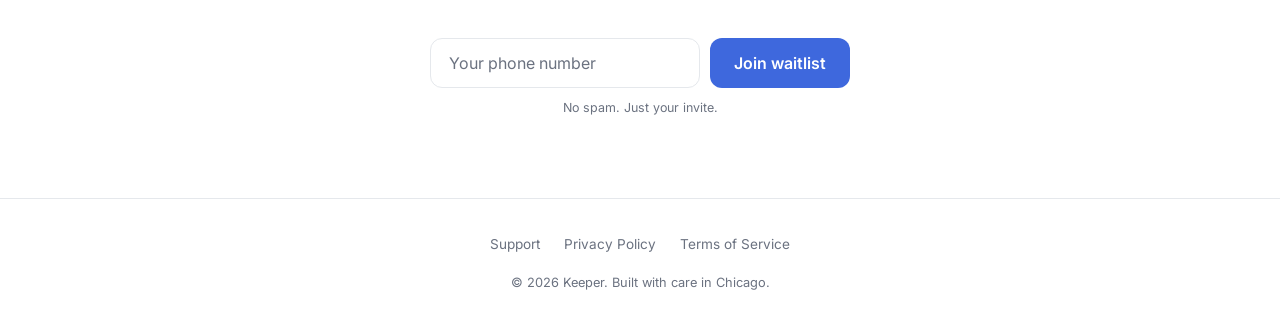
==== commit d5d8a63d: "Update website copy, screenshots, and layout for beta launch - Replace hero badge with "Beta · Now o" ====
--- a/index.html
+++ b/index.html
@@ -5,6 +5,22 @@
   <meta name="viewport" content="width=device-width, initial-scale=1.0" />
   <title>Keeper — Beauty recs from people you trust</title>
   <meta name="description" content="Keeper is the social ratings app for beauty and wellness. See where your friends get their hair, nails, brows, and more." />
+
+  <!-- Open Graph / iMessage link preview -->
+  <meta property="og:type"        content="website" />
+  <meta property="og:url"         content="https://try-keeper.com" />
+  <meta property="og:title"       content="Keeper — Beauty recs from people you trust" />
+  <meta property="og:description" content="Stop asking your group chat for salon recs. Keeper lets you search, rank, and share all your beauty recommendations." />
+  <meta property="og:image"       content="https://try-keeper.com/og-image.png" />
+  <meta property="og:image:width"  content="1200" />
+  <meta property="og:image:height" content="630" />
+
+  <!-- Twitter / fallback -->
+  <meta name="twitter:card"        content="summary_large_image" />
+  <meta name="twitter:title"       content="Keeper — Beauty recs from people you trust" />
+  <meta name="twitter:description" content="Stop asking your group chat for salon recs. Keeper lets you search, rank, and share all your beauty recommendations." />
+  <meta name="twitter:image"       content="https://try-keeper.com/og-image.png" />
+
   <link rel="icon" href="favicon.svg" type="image/svg+xml" />
   <link rel="stylesheet" href="style.css" />
 </head>
@@ -23,11 +39,11 @@
   <section class="hero" id="join">
     <div class="hero-inner">
       <img src="logo.svg" alt="Keeper" class="hero-logo" />
-      <div class="hero-badge">Now in Friends &amp; Family Preview</div>
+      <div class="hero-badge">Beta · Now on TestFlight</div>
       <h1>Your friends' recs,<br><span>finally in one place</span></h1>
       <p class="hero-sub">
-        Stop spamming your group chat asking for salon recs.
-        Keeper lets you search, rank, and update all your beauty recs.
+        Stop asking your group chat for salon recs.
+        Keeper is a private social app for logging, ranking, and sharing your beauty &amp; style recommendations with people you actually trust.
       </p>
       <form class="waitlist-form" id="waitlist-form" onsubmit="submitWaitlist(event)">
         <input type="tel" id="phone-input" class="waitlist-input" placeholder="Your phone number" autocomplete="tel" required />
@@ -39,22 +55,14 @@
     </div>
   </section>
 
-  <!-- App Preview (phone mockups — drop in screenshots when ready) -->
-  <section class="app-preview">
-    <div class="app-preview-inner">
-      <div class="app-preview-copy">
-        <div class="features-label">See it in action</div>
-        <h2 class="features-heading">Your network's top spots, at a glance</h2>
-        <p class="app-preview-desc">Browse ratings from people you actually know, save spots you want to try, and log your own visits — all in one place.</p>
-        <a href="#join" class="app-cta-link">Get early access →</a>
-      </div>
-      <div class="app-preview-phones">
-        <div class="phone-mockup phone-mockup--back">
-          <img src="screenshot-detail.png" alt="Keeper place detail showing friend ratings" />
-        </div>
-        <div class="phone-mockup phone-mockup--front">
-          <img src="screenshot-feed.png" alt="Keeper friends feed" />
-        </div>
+  <!-- App Screenshots -->
+  <section class="screenshots-section">
+    <div class="screenshots-inner">
+      <div class="screenshot-phone">
+        <img src="screenshot-feed.png" alt="Keeper home feed" />
+      </div>
+      <div class="screenshot-phone">
+        <img src="screenshot-detail.png" alt="Keeper rating screen" />
       </div>
     </div>
   </section>
@@ -147,7 +155,7 @@
   <section class="services-section">
     <div class="services-inner">
       <div class="features-label">What's covered</div>
-      <h2 class="features-heading">Every service you care about</h2>
+      <h2 class="features-heading">Beauty, wellness &amp; style</h2>
       <div class="services-list">
         <span class="service-pill">
           <svg viewBox="0 0 24 24" fill="currentColor" width="15" height="15"><path d="M11.828,16.462a53.471,53.471,0,0,1-3.685-5.776C9.665,7.709,11,4.189,11,1A1,1,0,0,0,9,1,18.683,18.683,0,0,1,7.005,8.431,18.694,18.694,0,0,1,5,1,1,1,0,0,0,3,1c0,3.174,1.342,6.7,2.868,9.685a50.636,50.636,0,0,1-3.695,5.777A3.986,3.986,0,1,0,7,22.618a3.985,3.985,0,1,0,4.828-6.156ZM4,22a2,2,0,1,1,2-2A2,2,0,0,1,4,22Zm.883-5.895c.585-.844,1.337-1.991,2.122-3.342.784,1.35,1.534,2.5,2.117,3.341A3.984,3.984,0,0,0,7,17.382,3.989,3.989,0,0,0,4.883,16.105ZM10,22a2,2,0,1,1,2-2A2,2,0,0,1,10,22ZM18,6V8h5a1,1,0,0,1,0,2H18v2h5a1,1,0,0,1,0,2H18v2h5a1,1,0,0,1,0,2H18v5a1,1,0,0,1-2,0V5a5.006,5.006,0,0,1,5-5h2a1,1,0,0,1,0,2H21a3,3,0,0,0-2.816,2H23a1,1,0,0,1,0,2Z"/></svg>
@@ -163,7 +171,7 @@
         </span>
         <span class="service-pill">
           <svg viewBox="0 0 24 24" fill="currentColor" width="15" height="15"><path d="m23.821 13.181c-.412-.901-1.401-2.758-3.099-4.476l2.683-3.351-1.561-1.25-2.631 3.286c-.629-.471-1.325-.902-2.096-1.266l1.329-3.887-1.893-.646-1.315 3.848c-.699-.191-1.443-.325-2.238-.387v-4.052h-2v4.052c-.796.062-1.539.196-2.238.387l-1.316-3.848-1.893.647 1.329 3.887c-.771.363-1.467.794-2.096 1.265l-2.631-3.286-1.562 1.25 2.683 3.351c-1.697 1.719-2.685 3.575-3.098 4.477-.238.521-.238 1.117 0 1.639.878 1.918 4.328 8.179 11.821 8.179s10.943-6.261 11.822-8.182c.237-.52.237-1.117 0-1.638zm-11.821 7.819c-6.302 0-9.25-5.367-10.003-6.987.753-1.645 3.699-7.013 10.003-7.013s9.25 5.368 10.003 6.987c-.753 1.645-3.699 7.013-10.003 7.013zm0-12c-2.757 0-5 2.243-5 5s2.243 5 5 5 5-2.243 5-5-2.243-5-5-5zm0 8c-1.654 0-3-1.346-3-3s1.346-3 3-3 3 1.346 3 3-1.346 3-3 3z"/></svg>
-          Brows &amp; Lashes
+          Lashes &amp; Brows
         </span>
         <span class="service-pill">
           <svg viewBox="0 0 24 24" fill="currentColor" width="15" height="15"><path d="M12,17c-2.76,0-5-2.24-5-5s2.24-5,5-5,5,2.24,5,5-2.24,5-5,5Zm0-8c-1.65,0-3,1.35-3,3s1.35,3,3,3,3-1.35,3-3-1.35-3-3-3Zm1-5V1c0-.55-.45-1-1-1s-1,.45-1,1v3c0,.55,.45,1,1,1s1-.45,1-1Zm0,19v-3c0-.55-.45-1-1-1s-1,.45-1,1v3c0,.55,.45,1,1,1s1-.45,1-1ZM5,12c0-.55-.45-1-1-1H1c-.55,0-1,.45-1,1s.45,1,1,1h3c.55,0,1-.45,1-1Zm19,0c0-.55-.45-1-1-1h-3c-.55,0-1,.45-1,1s.45,1,1,1h3c.55,0,1-.45,1-1ZM6.71,6.71c.39-.39,.39-1.02,0-1.41l-2-2c-.39-.39-1.02-.39-1.41,0s-.39,1.02,0,1.41l2,2c.2,.2,.45,.29,.71,.29s.51-.1,.71-.29Zm14,14c.39-.39,.39-1.02,0-1.41l-2-2c-.39-.39-1.02-.39-1.41,0s-.39,1.02,0,1.41l2,2c.2,.2,.45,.29,.71,.29s.51-.1,.71-.29Zm-16,0l2-2c.39-.39,.39-1.02,0-1.41s-1.02-.39-1.41,0l-2,2c-.39,.39-.39,1.02,0,1.41,.2,.2,.45,.29,.71,.29s.51-.1,.71-.29ZM18.71,6.71l2-2c.39-.39,.39-1.02,0-1.41s-1.02-.39-1.41,0l-2,2c-.39,.39,.39,1.02,0,1.41,.2,.2,.45,.29,.71,.29s.51-.1,.71-.29Z"/></svg>
@@ -173,7 +181,14 @@
           <svg viewBox="0 0 24 24" fill="currentColor" width="15" height="15"><path d="m22.535 7.324 1.43-1.4-5.75-5.873-1.43 1.4 2.256 2.3-2.179 2.041-.912-.913a3 3 0 0 0 -4.243 0l-8.707 8.707v6l-2.957 2.957 1.414 1.414 2.957-2.957h6l8.707-8.707a3 3 0 0 0 0-4.243l-.844-.843 2.163-2.023zm-4.828 3.555-8.121 8.121h-4.586v-3.711l1.918 1.918 1.414-1.414-2.355-2.355 1.586-1.586 2.355 2.355 1.414-1.414-2.355-2.355 1.586-1.586 2.355 2.355 1.414-1.414-2.355-2.355 1.144-1.145a1 1 0 0 1 1.415 0l3.171 3.171a1 1 0 0 1 0 1.415z"/></svg>
           Injectables
         </span>
-        <span class="service-pill service-pill--muted">More coming</span>
+        <span class="service-pill">
+          <svg viewBox="0 0 24 24" fill="currentColor" width="15" height="15"><path d="M23,18.382V7c0-2.414-1.721-4.434-4-4.899V1c0-.553-.448-1-1-1s-1,.447-1,1v1H6V1c0-.553-.448-1-1-1s-1,.447-1,1v1.424c-1.763,.774-3,2.531-3,4.576v4c0,1.103,.897,2,2,2h1v1c0,.553,.448,1,1,1s1-.447,1-1v-1h1c1.103,0,2-.897,2-2,0-.552,.449-1,1-1h2c.551,0,1,.448,1,1v6H4c-2.206,0-4,1.794-4,4v1c0,1.103,.897,2,2,2H22c1.103,0,2-.897,2-2v-1c0-1.005-.385-1.914-1-2.618ZM12,8h-2c-1.654,0-3,1.346-3,3H3V7c0-1.654,1.346-3,3-3h12c1.654,0,3,1.346,3,3v10.142c-.322-.084-.653-.142-1-.142h-5v-6c0-1.654-1.346-3-3-3ZM2,22v-1c0-1.103,.897-2,2-2H20c1.103,0,2,.897,2,2v1s-20,0-20,0Zm14.5-8.5c0-.828,.672-1.5,1.5-1.5s1.5,.672,1.5,1.5-.672,1.5-1.5,1.5-1.5-.672-1.5-1.5Zm0-4c0-.828,.672-1.5,1.5-1.5s1.5,.672,1.5,1.5-.672,1.5-1.5,1.5-1.5-.672-1.5-1.5Z"/></svg>
+          Alterations
+        </span>
+        <span class="service-pill">
+          <svg viewBox="0 0 24 24" fill="currentColor" width="15" height="15"><path d="m22.751,17.411l-9.108-6.47c2.639-2.166,3.844-3.16,3.175-6.087-.417-1.822-1.862-3.268-3.684-3.684-1.514-.345-3.068,0-4.259.952-1.192.95-1.875,2.369-1.875,3.891,0,.552.448,1,1,1s1-.448,1-1c0-.911.409-1.759,1.122-2.328.724-.578,1.635-.779,2.568-.565,1.061.242,1.937,1.118,2.179,2.179.383,1.678.148,1.927-2.505,4.106l-.968.799L1.222,17.431c-.765.583-1.222,1.506-1.222,2.467,0,1.71,1.392,3.102,3.102,3.102h17.796c1.71,0,3.102-1.392,3.102-3.102,0-.961-.457-1.884-1.249-2.487Zm-1.853,3.589H3.102c-.608,0-1.102-.494-1.102-1.102,0-.341.163-.669.407-.856l9.593-6.815,9.565,6.795c.272.207.435.535.435.876,0,.608-.494,1.102-1.102,1.102Z"/></svg>
+          Clothing Care
+        </span>
       </div>
     </div>
   </section>
@@ -182,15 +197,15 @@
   <section class="quote-section">
     <div class="quote-inner">
       <div class="quote-mark">"</div>
-      <p class="quote-text">I found it hard to find a good nail salon when I moved back to NYC. Keeper makes it easy to find reliable recommendations.</p>
-      <div class="quote-attr">Early tester, New York</div>
+      <p class="quote-text">The rating and note system is really good — once I've been somewhere, logging it takes 30 seconds and my friends actually use it.</p>
+      <div class="quote-attr">Beta tester, Boston</div>
     </div>
   </section>
 
   <!-- CTA -->
   <section class="cta-section">
-    <h2>Be part of the first circle</h2>
-    <p>We're rolling out to a small group first. Drop your number and you'll hear from us when your spot is ready.</p>
+    <h2>Join the waitlist</h2>
+    <p>We're in beta and growing. Drop your number and we'll reach out when you're up.</p>
     <form class="waitlist-form" id="waitlist-form-2" onsubmit="submitWaitlist(event, '2')">
       <input type="tel" id="phone-input-2" class="waitlist-input" placeholder="Your phone number" autocomplete="tel" required />
       <button type="submit" class="waitlist-btn" id="waitlist-btn-2">Join waitlist</button>
--- a/style.css
+++ b/style.css
@@ -76,14 +76,14 @@
 /* ── Hero ── */
 .hero {
   background: var(--bg);
-  padding: 100px 24px 80px;
+  padding: 80px 24px 60px;
   text-align: center;
 }
 
 .hero-inner { max-width: 680px; margin: 0 auto; }
 
 .hero-logo {
-  width: 72px;
+  width: 64px;
   height: auto;
   margin: 0 auto 20px;
   display: block;
@@ -95,19 +95,20 @@
   gap: 6px;
   background: var(--blue-pale);
   color: var(--blue);
-  font-size: 0.8rem;
+  font-size: 0.78rem;
   font-weight: 600;
   padding: 5px 14px;
   border-radius: 20px;
   margin-bottom: 24px;
-  letter-spacing: 0.02em;
+  letter-spacing: 0.04em;
+  text-transform: uppercase;
 }
 
 .hero h1 {
-  font-size: clamp(2.4rem, 6vw, 3.6rem);
+  font-size: clamp(2.4rem, 6vw, 3.8rem);
   font-weight: 800;
   color: var(--dark);
-  line-height: 1.12;
+  line-height: 1.1;
   letter-spacing: -0.03em;
   margin-bottom: 20px;
 }
@@ -115,11 +116,11 @@
 .hero h1 span { color: var(--blue); }
 
 .hero-sub {
-  font-size: 1.1rem;
+  font-size: 1.05rem;
   color: var(--dark-mid);
-  max-width: 520px;
+  max-width: 480px;
   margin: 0 auto 40px;
-  line-height: 1.65;
+  line-height: 1.7;
 }
 
 /* ── Waitlist Form ── */
@@ -196,104 +197,40 @@
   display: none;
 }
 
-/* ── App Preview ── */
-.app-preview {
-  background: var(--dark);
-  padding: 80px 24px;
+/* ── Screenshots Section ── */
+.screenshots-section {
+  background: var(--bg);
+  padding: 0 24px 80px;
+}
+
+.screenshots-inner {
+  max-width: 600px;
+  margin: 0 auto;
+  display: flex;
+  gap: 20px;
+  justify-content: center;
+}
+
+.screenshot-phone {
+  flex: 1;
+  max-width: 240px;
+  border-radius: 32px;
   overflow: hidden;
-}
-
-.app-preview-inner {
-  max-width: 1000px;
-  margin: 0 auto;
-  display: flex;
-  align-items: center;
-  gap: 64px;
-}
-
-.app-preview-copy {
-  flex: 1;
-  min-width: 260px;
-}
-
-.app-preview-copy .features-label {
-  color: rgba(255,255,255,0.5);
-}
-
-.app-preview-copy .features-heading {
-  color: white;
-  margin-bottom: 16px;
-}
-
-.app-preview-desc {
-  font-size: 1rem;
-  color: rgba(255,255,255,0.65);
-  line-height: 1.7;
-  margin-bottom: 32px;
-  max-width: 400px;
-}
-
-.app-cta-link {
-  display: inline-flex;
-  align-items: center;
-  gap: 6px;
-  background: var(--blue);
-  color: white;
-  font-size: 0.95rem;
-  font-weight: 600;
-  padding: 13px 26px;
-  border-radius: 12px;
-  text-decoration: none;
-  transition: background 0.15s, transform 0.12s;
-}
-
-.app-cta-link:hover {
-  background: var(--blue-dark);
-  transform: translateY(-2px);
-}
-
-/* ── Phone Mockups ── */
-.app-preview-phones {
-  position: relative;
-  flex-shrink: 0;
-  width: 340px;
-  height: 520px;
-}
-
-.phone-mockup {
-  position: absolute;
-  width: 228px;
-  border-radius: 36px;
-  background: #111;
-  padding: 9px;
-  overflow: hidden;
-}
-
-.phone-mockup img {
+  box-shadow: 0 16px 48px rgba(55,73,87,0.18);
+  border: 1px solid rgba(0,0,0,0.06);
+  background: #fff;
+}
+
+.screenshot-phone img {
   width: 100%;
   display: block;
-  border-radius: 28px;
-  object-fit: cover;
-  /* Placeholder gradient shown when image not yet loaded */
-  background: linear-gradient(160deg, #2a3a4a 0%, #1a2530 100%);
-  min-height: 420px;
-}
-
-.phone-mockup--back {
-  top: 48px;
-  right: 0;
-  z-index: 1;
-  transform: rotate(4deg);
-  box-shadow: 0 24px 60px rgba(0,0,0,0.5);
-  opacity: 0.8;
-}
-
-.phone-mockup--front {
-  top: 0;
-  left: 0;
-  z-index: 2;
-  transform: rotate(-3deg);
-  box-shadow: 0 40px 80px rgba(0,0,0,0.55), 0 0 0 1px rgba(255,255,255,0.06);
+  border-radius: 32px;
+}
+
+@media (max-width: 500px) {
+  .screenshots-inner { gap: 12px; }
+  .screenshot-phone { border-radius: 24px; }
+  .screenshot-phone img { border-radius: 24px; }
 }
 
 /* ── Features grid ── */
@@ -454,11 +391,11 @@
 .tier-desc { font-size: 0.88rem; line-height: 1.55; }
 
 /* ── Quote ── */
-.quote-section { text-align: center; padding: 80px 24px; background: var(--bg); }
+.quote-section { text-align: center; padding: 80px 24px; background: #D3E7CD; }
 .quote-inner { max-width: 680px; margin: 0 auto; }
-.quote-mark { font-size: 4rem; line-height: 1; color: var(--blue); opacity: 0.3; font-family: Georgia, serif; }
-.quote-text { font-size: clamp(1.1rem, 2.5vw, 1.4rem); font-weight: 600; color: var(--dark); line-height: 1.55; margin: -8px 0 20px; }
-.quote-attr { font-size: 0.85rem; color: var(--dark-light); }
+.quote-mark { font-size: 4rem; line-height: 1; color: #1E6B3A; opacity: 0.35; font-family: Georgia, serif; }
+.quote-text { font-size: clamp(1.1rem, 2.5vw, 1.4rem); font-weight: 600; color: #1a3d27; line-height: 1.55; margin: -8px 0 20px; }
+.quote-attr { font-size: 0.85rem; color: #2E8048; font-weight: 500; }
 
 /* ── CTA band ── */
 .cta-section { text-align: center; padding: 80px 24px; }
@@ -791,15 +728,22 @@
   background: var(--surface);
   border: 1.5px solid var(--border);
   border-radius: 50px;
-  padding: 9px 20px;
-  font-size: 0.95rem;
+  padding: 10px 22px;
+  font-size: 0.92rem;
   font-weight: 600;
-  color: var(--dark-mid);
+  color: var(--dark);
+  transition: transform 0.12s, box-shadow 0.12s;
+  box-shadow: 0 1px 4px rgba(0,0,0,0.05);
+}
+
+.service-pill:hover {
+  transform: translateY(-2px);
+  box-shadow: 0 4px 12px rgba(0,0,0,0.1);
 }
 
 .service-pill svg {
   flex-shrink: 0;
-  opacity: 0.7;
+  opacity: 0.65;
 }
 
 .service-pill--muted {
@@ -828,32 +772,6 @@
   }
 }
 
-@media (max-width: 768px) {
-  .app-preview-inner {
-    flex-direction: column;
-    gap: 48px;
-    text-align: center;
-  }
-
-  .app-preview-copy .features-label,
-  .app-preview-copy .features-heading,
-  .app-preview-desc {
-    text-align: center;
-  }
-
-  .app-preview-desc { max-width: 100%; }
-
-  .app-preview-phones {
-    width: 290px;
-    height: 450px;
-    margin: 0 auto;
-  }
-
-  .phone-mockup { width: 196px; }
-  .phone-mockup img { min-height: 360px; }
-  .phone-mockup--back { top: 40px; }
-}
-
 @media (max-width: 600px) {
   .nav-links { gap: 16px; }
   .nav-links a { font-size: 0.82rem; }
@@ -863,12 +781,4 @@
 
 @media (max-width: 400px) {
   .steps { grid-template-columns: 1fr; }
-
-  .app-preview-phones {
-    width: 240px;
-    height: 380px;
-  }
-
-  .phone-mockup { width: 164px; }
-  .phone-mockup img { min-height: 300px; }
-}
+}
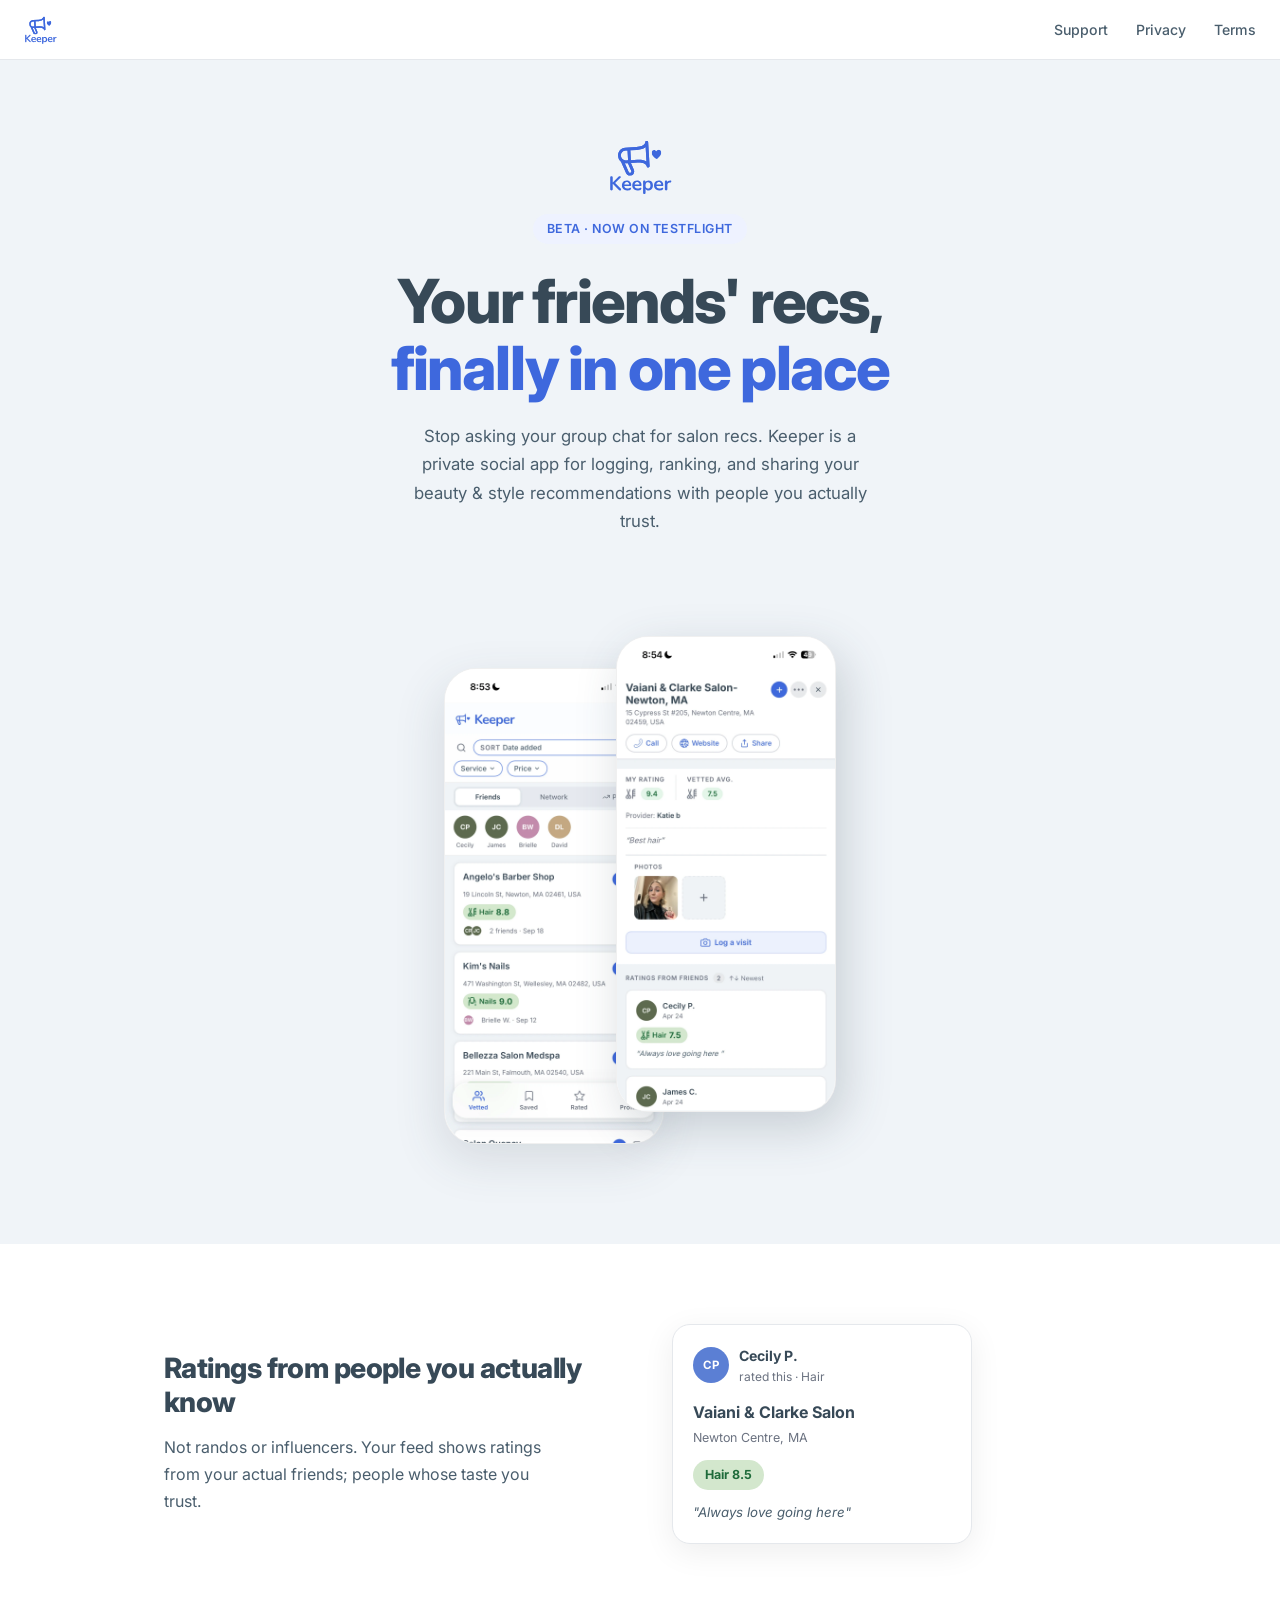
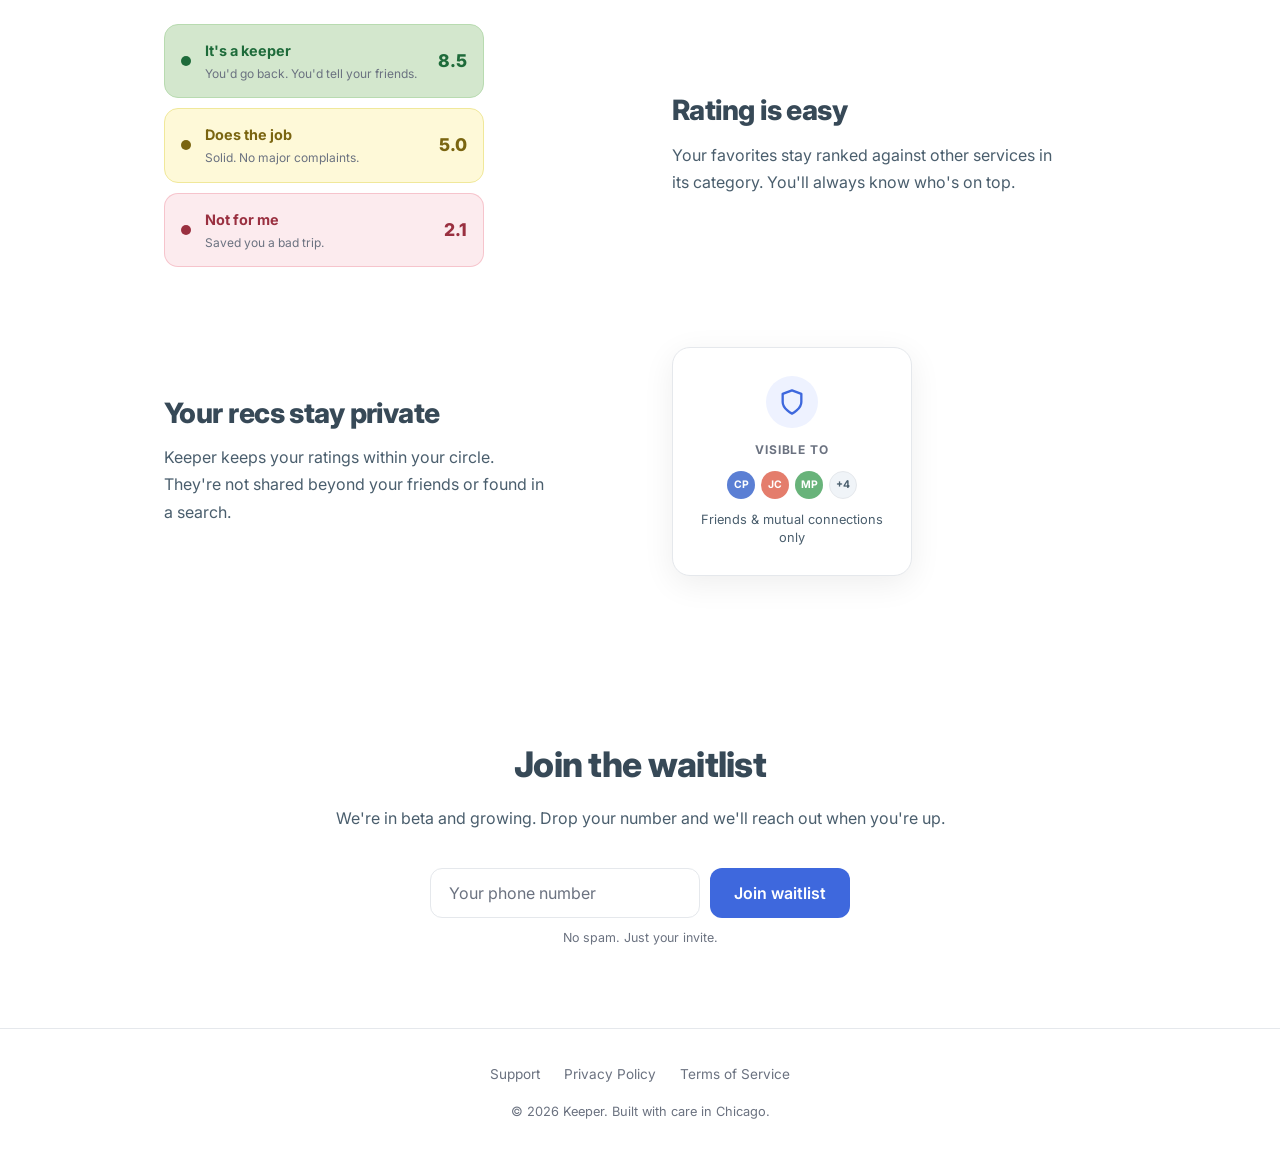
==== commit 1e8f8388: "Simplify homepage: overlapping phones, remove services and quote sections - Remove waitlist form fro" ====
--- a/index.html
+++ b/index.html
@@ -45,23 +45,16 @@
         Stop asking your group chat for salon recs.
         Keeper is a private social app for logging, ranking, and sharing your beauty &amp; style recommendations with people you actually trust.
       </p>
-      <form class="waitlist-form" id="waitlist-form" onsubmit="submitWaitlist(event)">
-        <input type="tel" id="phone-input" class="waitlist-input" placeholder="Your phone number" autocomplete="tel" required />
-        <button type="submit" class="waitlist-btn" id="waitlist-btn">Get early access</button>
-      </form>
-      <div class="waitlist-hint">No spam. We'll text you when you're in.</div>
-      <div class="waitlist-success" id="waitlist-success">You're on the list — we'll be in touch.</div>
-      <div class="waitlist-error" id="waitlist-error">Something went wrong. Please try again.</div>
     </div>
   </section>
 
   <!-- App Screenshots -->
   <section class="screenshots-section">
     <div class="screenshots-inner">
-      <div class="screenshot-phone">
+      <div class="screenshot-phone screenshot-phone--back">
         <img src="screenshot-feed.png" alt="Keeper home feed" />
       </div>
-      <div class="screenshot-phone">
+      <div class="screenshot-phone screenshot-phone--front">
         <img src="screenshot-detail.png" alt="Keeper rating screen" />
       </div>
     </div>
@@ -148,57 +141,6 @@
           <div class="ui-privacy-sub">Friends &amp; mutual connections only</div>
         </div>
       </div>
-    </div>
-  </section>
-
-  <!-- Services -->
-  <section class="services-section">
-    <div class="services-inner">
-      <div class="features-label">What's covered</div>
-      <h2 class="features-heading">Beauty, wellness &amp; style</h2>
-      <div class="services-list">
-        <span class="service-pill">
-          <svg viewBox="0 0 24 24" fill="currentColor" width="15" height="15"><path d="M11.828,16.462a53.471,53.471,0,0,1-3.685-5.776C9.665,7.709,11,4.189,11,1A1,1,0,0,0,9,1,18.683,18.683,0,0,1,7.005,8.431,18.694,18.694,0,0,1,5,1,1,1,0,0,0,3,1c0,3.174,1.342,6.7,2.868,9.685a50.636,50.636,0,0,1-3.695,5.777A3.986,3.986,0,1,0,7,22.618a3.985,3.985,0,1,0,4.828-6.156ZM4,22a2,2,0,1,1,2-2A2,2,0,0,1,4,22Zm.883-5.895c.585-.844,1.337-1.991,2.122-3.342.784,1.35,1.534,2.5,2.117,3.341A3.984,3.984,0,0,0,7,17.382,3.989,3.989,0,0,0,4.883,16.105ZM10,22a2,2,0,1,1,2-2A2,2,0,0,1,10,22ZM18,6V8h5a1,1,0,0,1,0,2H18v2h5a1,1,0,0,1,0,2H18v2h5a1,1,0,0,1,0,2H18v5a1,1,0,0,1-2,0V5a5.006,5.006,0,0,1,5-5h2a1,1,0,0,1,0,2H21a3,3,0,0,0-2.816,2H23a1,1,0,0,1,0,2Z"/></svg>
-          Hair
-        </span>
-        <span class="service-pill">
-          <svg viewBox="0 0 24 24" fill="currentColor" width="15" height="15"><path d="M18,8.402c1.273,1.368,2,3.17,2,5.098v2.5h2v-2.5c0-3.103-1.493-5.94-4-7.724v-1.776c0-2.206-1.794-4-4-4h-4c-2.206,0-4,1.794-4,4v1.776c-2.507,1.784-4,4.621-4,7.724v10.5h2V13.5c0-1.928,.727-3.73,2-5.098v4.598c0,2.757,2.243,5,5,5h2c2.757,0,5-2.243,5-5v-4.598Zm-2,4.598c0,.891-.398,1.683-1.017,2.233-.793-.71-1.835-1.145-2.983-1.145s-2.19,.436-2.983,1.145c-.619-.55-1.017-1.342-1.017-2.233V4c0-1.103,.897-2,2-2h4c1.103,0,2,.897,2,2V13Zm8,8l-2,1-1,2-1-2-2-1,2-1,1-2,1,2,2,1ZM2.5,5l-.833-1.667-1.667-.833,1.667-.833,.833-1.667,.833,1.667,1.667,.833-1.667,.833-.833,1.667Z"/></svg>
-          Nails
-        </span>
-        <span class="service-pill">
-          <svg viewBox="0 0 24 24" fill="currentColor" width="15" height="15"><path d="M15.381,17.839c.261,.486,.079,1.093-.407,1.354-.996,.535-1.997,.807-2.974,.807s-1.978-.271-2.974-.807c-.486-.262-.668-.868-.407-1.354s.867-.67,1.354-.407c.482,.26,1.226,.568,2.026,.568s1.544-.309,2.026-.568c.486-.263,1.093-.079,1.354,.407Zm-4.4-4.134c.103-.352-.237-.674-.586-.561-.389,.126-.892,.356-1.396,.356s-1.007-.23-1.396-.356c-.349-.113-.689,.209-.586,.561,.262,.892,.922,1.795,1.981,1.795s1.719-.903,1.981-1.795Zm13.019-6.806V15c0,1.597-1.258,2.895-2.833,2.983-1.59,3.657-5.172,6.017-9.167,6.017s-7.577-2.36-9.167-6.017c-1.575-.089-2.833-1.386-2.833-2.983V6.899C0,4.763,.832,2.753,2.343,1.243l.95-.95c.391-.391,1.023-.391,1.414,0s.391,1.023,0,1.414l-.95,.95c-1.133,1.133-1.757,2.64-1.757,4.243V15c0,.552,.449,1,1,1s1-.448,1-1c0,0,.012-8.043,.013-8.067,.015-.662,.239-1.32,.688-1.856l2.661-2.771c.383-.399,1.017-.41,1.414-.028,.398,.383,.411,1.016,.028,1.414l-2.616,2.721c-.13,.157-.191,.369-.188,.586,.013,.221,.095,.49,.254,.669,.366,.409,.998,.443,1.406,.077l2.725-2.507c1.026-.944,1.615-2.285,1.615-3.68v-.559c0-.552,.448-1,1-1s1,.448,1,1v.559c0,1.152-.294,2.275-.824,3.276l3.173,2.92c.398,.357,1.03,.323,1.397-.086,.328-.367,.337-.928,.021-1.305l-2.487-2.584c-.383-.398-.371-1.031,.028-1.414,.398-.382,1.031-.371,1.414,.028l2.533,2.634c.46,.547,.693,1.2,.723,1.854,.005,.04,.024,8.118,.024,8.118,0,.552,.449,1,1,1s1-.448,1-1V6.899c0-1.603-.624-3.109-1.757-4.243l-.95-.95c-.391-.391-.391-1.023,0-1.414s1.023-.391,1.414,0l.95,.95c1.511,1.511,2.343,3.52,2.343,5.657Zm-4.777,10.504c-.738-.547-1.223-1.417-1.223-2.404v-5.186c-.323,.114-.658,.185-.998,.185-.712,0-1.427-.251-1.998-.763l-3.018-2.777c-.082,.084-.16,.172-.247,.252l-2.734,2.516c-.577,.517-1.296,.771-2.011,.771-.339,0-.673-.071-.994-.184v5.187c0,.987-.485,1.857-1.223,2.404,1.319,2.797,4.109,4.596,7.223,4.596s5.904-1.799,7.223-4.596Zm-2.827-4.259c-.389,.126-.892,.356-1.396,.356s-1.007-.23-1.396-.356c-.349-.113-.689,.209-.586,.561,.262,.892,.922,1.795,1.981,1.795s1.719-.903,1.981-1.795c.103-.352-.237-.674-.586-.561Z"/></svg>
-          Skin
-        </span>
-        <span class="service-pill">
-          <svg viewBox="0 0 24 24" fill="currentColor" width="15" height="15"><path d="m23.821 13.181c-.412-.901-1.401-2.758-3.099-4.476l2.683-3.351-1.561-1.25-2.631 3.286c-.629-.471-1.325-.902-2.096-1.266l1.329-3.887-1.893-.646-1.315 3.848c-.699-.191-1.443-.325-2.238-.387v-4.052h-2v4.052c-.796.062-1.539.196-2.238.387l-1.316-3.848-1.893.647 1.329 3.887c-.771.363-1.467.794-2.096 1.265l-2.631-3.286-1.562 1.25 2.683 3.351c-1.697 1.719-2.685 3.575-3.098 4.477-.238.521-.238 1.117 0 1.639.878 1.918 4.328 8.179 11.821 8.179s10.943-6.261 11.822-8.182c.237-.52.237-1.117 0-1.638zm-11.821 7.819c-6.302 0-9.25-5.367-10.003-6.987.753-1.645 3.699-7.013 10.003-7.013s9.25 5.368 10.003 6.987c-.753 1.645-3.699 7.013-10.003 7.013zm0-12c-2.757 0-5 2.243-5 5s2.243 5 5 5 5-2.243 5-5-2.243-5-5-5zm0 8c-1.654 0-3-1.346-3-3s1.346-3 3-3 3 1.346 3 3-1.346 3-3 3z"/></svg>
-          Lashes &amp; Brows
-        </span>
-        <span class="service-pill">
-          <svg viewBox="0 0 24 24" fill="currentColor" width="15" height="15"><path d="M12,17c-2.76,0-5-2.24-5-5s2.24-5,5-5,5,2.24,5,5-2.24,5-5,5Zm0-8c-1.65,0-3,1.35-3,3s1.35,3,3,3,3-1.35,3-3-1.35-3-3-3Zm1-5V1c0-.55-.45-1-1-1s-1,.45-1,1v3c0,.55,.45,1,1,1s1-.45,1-1Zm0,19v-3c0-.55-.45-1-1-1s-1,.45-1,1v3c0,.55,.45,1,1,1s1-.45,1-1ZM5,12c0-.55-.45-1-1-1H1c-.55,0-1,.45-1,1s.45,1,1,1h3c.55,0,1-.45,1-1Zm19,0c0-.55-.45-1-1-1h-3c-.55,0-1,.45-1,1s.45,1,1,1h3c.55,0,1-.45,1-1ZM6.71,6.71c.39-.39,.39-1.02,0-1.41l-2-2c-.39-.39-1.02-.39-1.41,0s-.39,1.02,0,1.41l2,2c.2,.2,.45,.29,.71,.29s.51-.1,.71-.29Zm14,14c.39-.39,.39-1.02,0-1.41l-2-2c-.39-.39-1.02-.39-1.41,0s-.39,1.02,0,1.41l2,2c.2,.2,.45,.29,.71,.29s.51-.1,.71-.29Zm-16,0l2-2c.39-.39,.39-1.02,0-1.41s-1.02-.39-1.41,0l-2,2c-.39,.39-.39,1.02,0,1.41,.2,.2,.45,.29,.71,.29s.51-.1,.71-.29ZM18.71,6.71l2-2c.39-.39,.39-1.02,0-1.41s-1.02-.39-1.41,0l-2,2c-.39,.39,.39,1.02,0,1.41,.2,.2,.45,.29,.71,.29s.51-.1,.71-.29Z"/></svg>
-          Tanning
-        </span>
-        <span class="service-pill">
-          <svg viewBox="0 0 24 24" fill="currentColor" width="15" height="15"><path d="m22.535 7.324 1.43-1.4-5.75-5.873-1.43 1.4 2.256 2.3-2.179 2.041-.912-.913a3 3 0 0 0 -4.243 0l-8.707 8.707v6l-2.957 2.957 1.414 1.414 2.957-2.957h6l8.707-8.707a3 3 0 0 0 0-4.243l-.844-.843 2.163-2.023zm-4.828 3.555-8.121 8.121h-4.586v-3.711l1.918 1.918 1.414-1.414-2.355-2.355 1.586-1.586 2.355 2.355 1.414-1.414-2.355-2.355 1.586-1.586 2.355 2.355 1.414-1.414-2.355-2.355 1.144-1.145a1 1 0 0 1 1.415 0l3.171 3.171a1 1 0 0 1 0 1.415z"/></svg>
-          Injectables
-        </span>
-        <span class="service-pill">
-          <svg viewBox="0 0 24 24" fill="currentColor" width="15" height="15"><path d="M23,18.382V7c0-2.414-1.721-4.434-4-4.899V1c0-.553-.448-1-1-1s-1,.447-1,1v1H6V1c0-.553-.448-1-1-1s-1,.447-1,1v1.424c-1.763,.774-3,2.531-3,4.576v4c0,1.103,.897,2,2,2h1v1c0,.553,.448,1,1,1s1-.447,1-1v-1h1c1.103,0,2-.897,2-2,0-.552,.449-1,1-1h2c.551,0,1,.448,1,1v6H4c-2.206,0-4,1.794-4,4v1c0,1.103,.897,2,2,2H22c1.103,0,2-.897,2-2v-1c0-1.005-.385-1.914-1-2.618ZM12,8h-2c-1.654,0-3,1.346-3,3H3V7c0-1.654,1.346-3,3-3h12c1.654,0,3,1.346,3,3v10.142c-.322-.084-.653-.142-1-.142h-5v-6c0-1.654-1.346-3-3-3ZM2,22v-1c0-1.103,.897-2,2-2H20c1.103,0,2,.897,2,2v1s-20,0-20,0Zm14.5-8.5c0-.828,.672-1.5,1.5-1.5s1.5,.672,1.5,1.5-.672,1.5-1.5,1.5-1.5-.672-1.5-1.5Zm0-4c0-.828,.672-1.5,1.5-1.5s1.5,.672,1.5,1.5-.672,1.5-1.5,1.5-1.5-.672-1.5-1.5Z"/></svg>
-          Alterations
-        </span>
-        <span class="service-pill">
-          <svg viewBox="0 0 24 24" fill="currentColor" width="15" height="15"><path d="m22.751,17.411l-9.108-6.47c2.639-2.166,3.844-3.16,3.175-6.087-.417-1.822-1.862-3.268-3.684-3.684-1.514-.345-3.068,0-4.259.952-1.192.95-1.875,2.369-1.875,3.891,0,.552.448,1,1,1s1-.448,1-1c0-.911.409-1.759,1.122-2.328.724-.578,1.635-.779,2.568-.565,1.061.242,1.937,1.118,2.179,2.179.383,1.678.148,1.927-2.505,4.106l-.968.799L1.222,17.431c-.765.583-1.222,1.506-1.222,2.467,0,1.71,1.392,3.102,3.102,3.102h17.796c1.71,0,3.102-1.392,3.102-3.102,0-.961-.457-1.884-1.249-2.487Zm-1.853,3.589H3.102c-.608,0-1.102-.494-1.102-1.102,0-.341.163-.669.407-.856l9.593-6.815,9.565,6.795c.272.207.435.535.435.876,0,.608-.494,1.102-1.102,1.102Z"/></svg>
-          Clothing Care
-        </span>
-      </div>
-    </div>
-  </section>
-
-  <!-- Quote -->
-  <section class="quote-section">
-    <div class="quote-inner">
-      <div class="quote-mark">"</div>
-      <p class="quote-text">The rating and note system is really good — once I've been somewhere, logging it takes 30 seconds and my friends actually use it.</p>
-      <div class="quote-attr">Beta tester, Boston</div>
     </div>
   </section>
 
--- a/style.css
+++ b/style.css
@@ -200,23 +200,23 @@
 /* ── Screenshots Section ── */
 .screenshots-section {
   background: var(--bg);
-  padding: 0 24px 80px;
+  padding: 0 24px 100px;
 }
 
 .screenshots-inner {
-  max-width: 600px;
+  max-width: 520px;
   margin: 0 auto;
   display: flex;
-  gap: 20px;
-  justify-content: center;
+  justify-content: center;
+  align-items: flex-start;
+  position: relative;
 }
 
 .screenshot-phone {
-  flex: 1;
-  max-width: 240px;
+  width: 220px;
+  flex-shrink: 0;
   border-radius: 32px;
   overflow: hidden;
-  box-shadow: 0 16px 48px rgba(55,73,87,0.18);
   border: 1px solid rgba(0,0,0,0.06);
   background: #fff;
 }
@@ -224,13 +224,25 @@
 .screenshot-phone img {
   width: 100%;
   display: block;
-  border-radius: 32px;
+}
+
+.screenshot-phone--back {
+  position: relative;
+  z-index: 1;
+  margin-right: -48px;
+  margin-top: 32px;
+  box-shadow: -4px 16px 48px rgba(55,73,87,0.14);
+}
+
+.screenshot-phone--front {
+  position: relative;
+  z-index: 2;
+  box-shadow: 8px 16px 48px rgba(55,73,87,0.22);
 }
 
 @media (max-width: 500px) {
-  .screenshots-inner { gap: 12px; }
-  .screenshot-phone { border-radius: 24px; }
-  .screenshot-phone img { border-radius: 24px; }
+  .screenshot-phone { width: 160px; border-radius: 24px; }
+  .screenshot-phone--back { margin-right: -36px; margin-top: 24px; }
 }
 
 /* ── Features grid ── */
